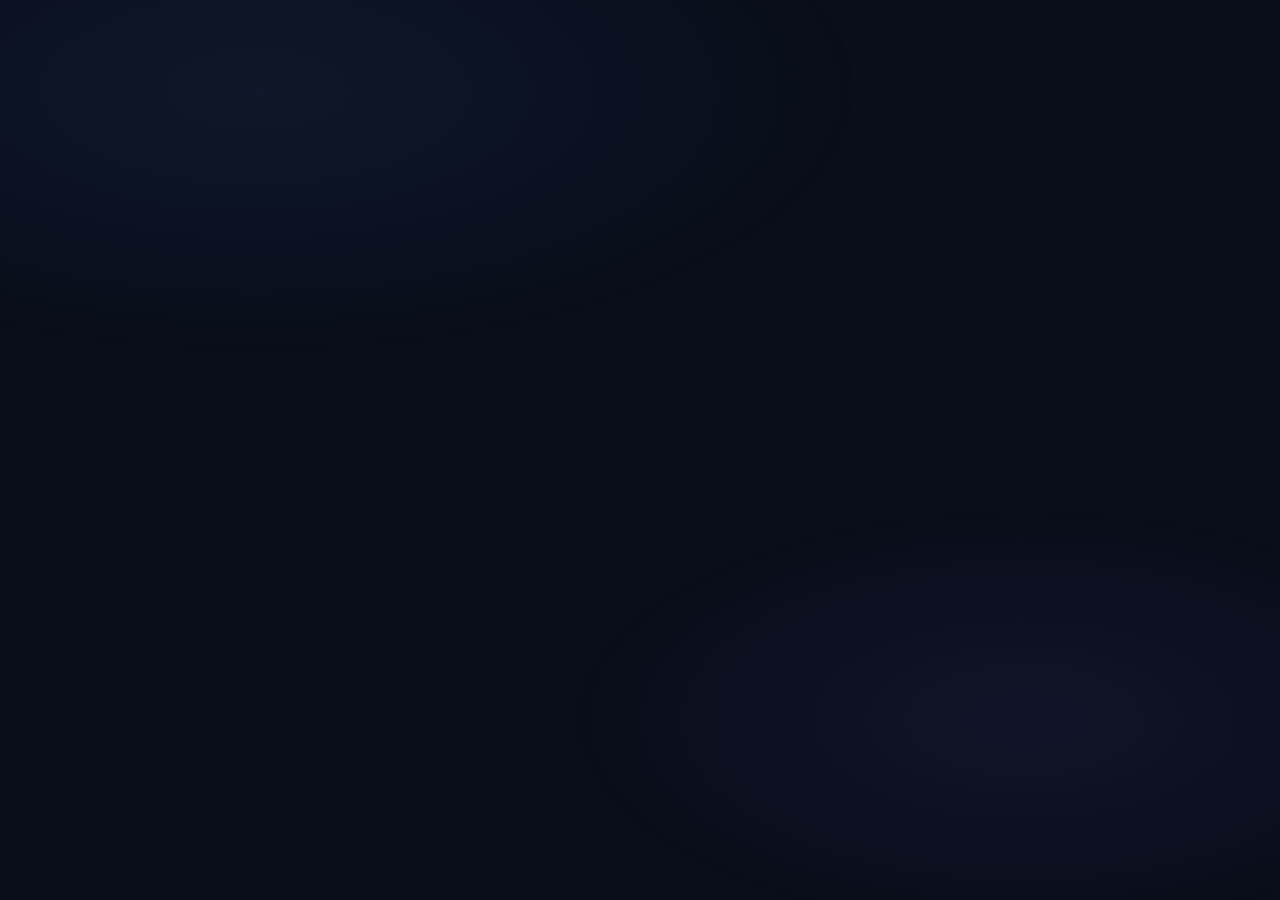
==== frontend/index.html @ 3bac1530 "feat: implement full architecture including API handlers, MinIO storage, Redis job queue, and worker" ====
<!DOCTYPE html>
<html lang="es">
<head>
  <meta charset="UTF-8" />
  <meta name="viewport" content="width=device-width, initial-scale=1.0" />
  <title>OKF Platform — Conversión Documental a Bundles de Conocimiento</title>
  <meta name="description" content="Plataforma multiusuario para convertir documentos a bundles OKF (Open Knowledge Format). Backend en Go, procesamiento asíncrono con workers." />
  <meta name="theme-color" content="#0a0e1a" />
  <link rel="icon" href="data:image/svg+xml,<svg xmlns='http://www.w3.org/2000/svg' viewBox='0 0 100 100'><text y='.9em' font-size='90'>📦</text></svg>" />
  <link rel="stylesheet" href="css/style.css" />
</head>
<body>
<div class="app">

  <!-- ══════ NAVBAR ══════════════════════════════════════════════════════════ -->
  <nav class="navbar" id="navbar" style="display:none">
    <a href="#" class="navbar-brand">
      <div class="logo-icon">📦</div>
      OKF Platform
    </a>
    <div class="navbar-user">
      Hola, <span class="navbar-username" id="navbar-username"></span>
      <button class="btn-logout" id="btn-logout">Cerrar sesión</button>
    </div>
  </nav>

  <!-- ══════ PÁGINA: AUTENTICACIÓN ══════════════════════════════════════════ -->
  <div class="page" id="page-auth">
    <div class="auth-container">
      <div class="auth-card">

        <!-- Logo -->
        <div class="auth-logo">
          <div class="auth-logo-icon">📦</div>
          <h1>OKF Platform</h1>
          <p>Conversión documental a bundles de conocimiento</p>
        </div>

        <!-- Tabs -->
        <div class="auth-tabs">
          <button class="auth-tab active" data-tab="login">Iniciar sesión</button>
          <button class="auth-tab" data-tab="register">Crear cuenta</button>
        </div>

        <!-- Form: Login -->
        <form class="auth-form active" id="form-login" style="display:block">
          <div id="login-error" class="form-error"></div>

          <div class="form-group">
            <label class="form-label" for="login-email">Email</label>
            <input class="form-input" type="email" id="login-email"
                   placeholder="tu@email.com" required autocomplete="email" />
          </div>

          <div class="form-group">
            <label class="form-label" for="login-password">Contraseña</label>
            <input class="form-input" type="password" id="login-password"
                   placeholder="••••••••" required autocomplete="current-password" />
          </div>

          <button class="btn btn-primary btn-full" type="submit" id="btn-login">
            Iniciar sesión
          </button>
        </form>

        <!-- Form: Registro -->
        <form class="auth-form" id="form-register" style="display:none">
          <div id="register-error" class="form-error"></div>

          <div class="form-group">
            <label class="form-label" for="reg-username">Nombre de usuario</label>
            <input class="form-input" type="text" id="reg-username"
                   placeholder="juandavid" required minlength="3" maxlength="50"
                   autocomplete="username" />
          </div>

          <div class="form-group">
            <label class="form-label" for="reg-email">Email</label>
            <input class="form-input" type="email" id="reg-email"
                   placeholder="tu@email.com" required autocomplete="email" />
          </div>

          <div class="form-group">
            <label class="form-label" for="reg-password">Contraseña</label>
            <input class="form-input" type="password" id="reg-password"
                   placeholder="Mínimo 8 caracteres" required minlength="8"
                   autocomplete="new-password" />
          </div>

          <button class="btn btn-primary btn-full" type="submit" id="btn-register">
            Crear cuenta
          </button>
        </form>

      </div>
    </div>
  </div><!-- /page-auth -->

  <!-- ══════ PÁGINA: DASHBOARD ═══════════════════════════════════════════════ -->
  <div class="page" id="page-dashboard">
    <div class="dashboard">

      <!-- Header -->
      <div class="dashboard-header">
        <div>
          <h2>📦 Mis Bundles OKF</h2>
          <p>Convierte documentos en bundles de conocimiento estructurados</p>
        </div>
        <button class="btn btn-secondary" id="btn-refresh">🔄 Actualizar</button>
      </div>

      <!-- Stats -->
      <div class="stats-grid">
        <div class="stat-card">
          <div class="stat-label">Total trabajos</div>
          <div class="stat-value" id="stat-total">0</div>
        </div>
        <div class="stat-card">
          <div class="stat-label">Completados</div>
          <div class="stat-value success" id="stat-completed">0</div>
        </div>
        <div class="stat-card">
          <div class="stat-label">En proceso</div>
          <div class="stat-value pending" id="stat-pending">0</div>
        </div>
        <div class="stat-card">
          <div class="stat-label">Fallidos</div>
          <div class="stat-value error" id="stat-failed">0</div>
        </div>
      </div>

      <!-- Upload Zone -->
      <div class="upload-zone" id="upload-zone">
        <span class="upload-icon">📤</span>
        <h3>Arrastra tu documento aquí o haz clic para seleccionar</h3>
        <p>El documento se procesará de forma asíncrona. Recibirás un ID de trabajo de inmediato.</p>
        <div class="upload-formats">
          <span class="format-badge">.md</span>
          <span class="format-badge">.html</span>
          <span class="format-badge">.txt</span>
        </div>
        <input type="file" id="file-input" accept=".md,.markdown,.html,.htm,.txt" />
      </div>

      <!-- Upload Progress -->
      <div class="upload-progress" id="upload-progress">
        <div class="progress-header">
          <span class="progress-label" id="progress-label">Subiendo...</span>
          <span class="progress-job-id" id="progress-job-id"></span>
        </div>
        <div class="progress-bar-container">
          <div class="progress-bar" id="progress-bar"></div>
        </div>
      </div>

      <!-- Jobs List -->
      <div class="section-header">
        <span class="section-title">Trabajos de conversión</span>
      </div>
      <div class="jobs-list" id="jobs-list">
        <div class="empty-state">
          <div class="empty-state-icon">📭</div>
          <h3>No hay trabajos aún</h3>
          <p>Sube tu primer documento para comenzar</p>
        </div>
      </div>

    </div>
  </div><!-- /page-dashboard -->

</div><!-- /app -->

<!-- Toast Container -->
<div class="toast-container" id="toast-container"></div>

<!-- Estilos inline para tabs alternadas -->
<style>
  .auth-form { display: none; }
  .auth-form.active { display: block; }
</style>

<script src="js/app.js"></script>
</body>
</html>
---- frontend/css/style.css ----
/* ══════════════════════════════════════════════════════════════════════════
   OKF Platform — Design System
   ISIS4426 Desarrollo de Soluciones Cloud
   ══════════════════════════════════════════════════════════════════════════ */

@import url('https://fonts.googleapis.com/css2?family=Inter:wght@300;400;500;600;700;800&family=JetBrains+Mono:wght@400;500&display=swap');

/* ─── Tokens ─────────────────────────────────────────────────────────────── */
:root {
  --bg-primary:    #0a0e1a;
  --bg-secondary:  #0f1628;
  --bg-card:       #131d35;
  --bg-card-hover: #182040;
  --bg-input:      #0d1526;

  --accent-primary:   #4f8ef7;
  --accent-secondary: #7c5cf7;
  --accent-success:   #22d3a5;
  --accent-warning:   #f7c948;
  --accent-error:     #f75c5c;
  --accent-glow:      rgba(79, 142, 247, 0.25);

  --text-primary:   #e8edf8;
  --text-secondary: #8896b0;
  --text-muted:     #4a5568;

  --border-color:  rgba(79, 142, 247, 0.15);
  --border-radius: 12px;
  --border-radius-sm: 8px;
  --border-radius-lg: 20px;

  --shadow-glow: 0 0 30px rgba(79, 142, 247, 0.15);
  --shadow-card: 0 8px 32px rgba(0, 0, 0, 0.4);
  --shadow-input: 0 0 0 2px rgba(79, 142, 247, 0.3);

  --font-sans: 'Inter', system-ui, sans-serif;
  --font-mono: 'JetBrains Mono', monospace;

  --transition: 0.2s cubic-bezier(0.4, 0, 0.2, 1);
  --transition-slow: 0.4s cubic-bezier(0.4, 0, 0.2, 1);
}

/* ─── Reset ──────────────────────────────────────────────────────────────── */
*, *::before, *::after { box-sizing: border-box; margin: 0; padding: 0; }

html { scroll-behavior: smooth; }

body {
  font-family: var(--font-sans);
  background: var(--bg-primary);
  color: var(--text-primary);
  min-height: 100vh;
  line-height: 1.6;
  -webkit-font-smoothing: antialiased;
  overflow-x: hidden;
}

/* ─── Fondo animado ──────────────────────────────────────────────────────── */
body::before {
  content: '';
  position: fixed;
  top: 0; left: 0; right: 0; bottom: 0;
  background:
    radial-gradient(ellipse 80% 50% at 20% 10%, rgba(79,142,247,0.07) 0%, transparent 60%),
    radial-gradient(ellipse 60% 40% at 80% 80%, rgba(124,92,247,0.07) 0%, transparent 60%);
  pointer-events: none;
  z-index: 0;
}

/* ─── Scrollbar ──────────────────────────────────────────────────────────── */
::-webkit-scrollbar { width: 6px; }
::-webkit-scrollbar-track { background: var(--bg-primary); }
::-webkit-scrollbar-thumb { background: var(--border-color); border-radius: 3px; }

/* ─── Layout ─────────────────────────────────────────────────────────────── */
.app { position: relative; z-index: 1; min-height: 100vh; }

/* ─── Navbar ─────────────────────────────────────────────────────────────── */
.navbar {
  position: sticky; top: 0; z-index: 100;
  display: flex; align-items: center; justify-content: space-between;
  padding: 0 2rem; height: 64px;
  background: rgba(10, 14, 26, 0.85);
  backdrop-filter: blur(20px);
  border-bottom: 1px solid var(--border-color);
}

.navbar-brand {
  display: flex; align-items: center; gap: 10px;
  font-size: 1.2rem; font-weight: 700; letter-spacing: -0.3px;
  text-decoration: none; color: var(--text-primary);
}

.navbar-brand .logo-icon {
  width: 32px; height: 32px;
  background: linear-gradient(135deg, var(--accent-primary), var(--accent-secondary));
  border-radius: 8px;
  display: flex; align-items: center; justify-content: center;
  font-size: 16px;
}

.navbar-user {
  display: flex; align-items: center; gap: 12px;
  font-size: 0.875rem; color: var(--text-secondary);
}

.navbar-username {
  color: var(--accent-primary); font-weight: 500;
}

/* ─── Páginas ────────────────────────────────────────────────────────────── */
.page {
  display: none;
  animation: fadeIn 0.4s ease;
}
.page.active { display: block; }

@keyframes fadeIn {
  from { opacity: 0; transform: translateY(8px); }
  to   { opacity: 1; transform: translateY(0); }
}

/* ─── Auth page ──────────────────────────────────────────────────────────── */
.auth-container {
  min-height: 100vh;
  display: flex; align-items: center; justify-content: center;
  padding: 2rem;
}

.auth-card {
  width: 100%; max-width: 440px;
  background: var(--bg-card);
  border: 1px solid var(--border-color);
  border-radius: var(--border-radius-lg);
  padding: 2.5rem;
  box-shadow: var(--shadow-card), var(--shadow-glow);
}

.auth-logo {
  text-align: center; margin-bottom: 2rem;
}

.auth-logo-icon {
  width: 60px; height: 60px; margin: 0 auto 1rem;
  background: linear-gradient(135deg, var(--accent-primary), var(--accent-secondary));
  border-radius: 16px;
  display: flex; align-items: center; justify-content: center;
  font-size: 28px;
  box-shadow: 0 8px 24px rgba(79,142,247,0.3);
}

.auth-logo h1 {
  font-size: 1.5rem; font-weight: 700;
  background: linear-gradient(135deg, var(--text-primary), var(--accent-primary));
  -webkit-background-clip: text; -webkit-text-fill-color: transparent;
  background-clip: text;
}

.auth-logo p {
  font-size: 0.875rem; color: var(--text-secondary); margin-top: 4px;
}

.auth-tabs {
  display: flex; margin-bottom: 2rem;
  background: var(--bg-input);
  border-radius: var(--border-radius-sm);
  padding: 4px; gap: 4px;
}

.auth-tab {
  flex: 1; padding: 0.5rem;
  border: none; background: transparent;
  color: var(--text-secondary); font-size: 0.875rem; font-weight: 500;
  border-radius: 6px; cursor: pointer;
  transition: all var(--transition);
}

.auth-tab.active {
  background: var(--accent-primary);
  color: white;
  box-shadow: 0 2px 8px rgba(79,142,247,0.4);
}

/* ─── Forms ──────────────────────────────────────────────────────────────── */
.form-group { margin-bottom: 1.25rem; }

.form-label {
  display: block; font-size: 0.8rem; font-weight: 500;
  color: var(--text-secondary); margin-bottom: 6px;
  letter-spacing: 0.5px; text-transform: uppercase;
}

.form-input {
  width: 100%; padding: 0.75rem 1rem;
  background: var(--bg-input);
  border: 1px solid var(--border-color);
  border-radius: var(--border-radius-sm);
  color: var(--text-primary); font-size: 0.95rem;
  font-family: var(--font-sans);
  transition: all var(--transition);
  outline: none;
}

.form-input:focus {
  border-color: var(--accent-primary);
  box-shadow: var(--shadow-input);
  background: var(--bg-card);
}

.form-input::placeholder { color: var(--text-muted); }

/* ─── Buttons ────────────────────────────────────────────────────────────── */
.btn {
  display: inline-flex; align-items: center; justify-content: center;
  gap: 8px; padding: 0.75rem 1.5rem;
  border: none; border-radius: var(--border-radius-sm);
  font-size: 0.95rem; font-weight: 600; font-family: var(--font-sans);
  cursor: pointer; transition: all var(--transition);
  text-decoration: none; white-space: nowrap;
}

.btn-primary {
  background: linear-gradient(135deg, var(--accent-primary), var(--accent-secondary));
  color: white;
  box-shadow: 0 4px 16px rgba(79,142,247,0.3);
}

.btn-primary:hover {
  transform: translateY(-1px);
  box-shadow: 0 6px 24px rgba(79,142,247,0.45);
}

.btn-primary:active { transform: translateY(0); }

.btn-secondary {
  background: var(--bg-card);
  color: var(--text-secondary);
  border: 1px solid var(--border-color);
}

.btn-secondary:hover {
  background: var(--bg-card-hover);
  color: var(--text-primary);
  border-color: var(--accent-primary);
}

.btn-success {
  background: linear-gradient(135deg, var(--accent-success), #16a07a);
  color: white;
  box-shadow: 0 4px 16px rgba(34,211,165,0.3);
}

.btn-success:hover { transform: translateY(-1px); box-shadow: 0 6px 24px rgba(34,211,165,0.4); }

.btn-danger {
  background: linear-gradient(135deg, var(--accent-error), #c94040);
  color: white;
}

.btn-icon { padding: 0.6rem; border-radius: var(--border-radius-sm); }

.btn-full { width: 100%; }

.btn:disabled {
  opacity: 0.5; cursor: not-allowed; transform: none !important;
}

/* ─── Dashboard ──────────────────────────────────────────────────────────── */
.dashboard {
  max-width: 1100px; margin: 0 auto;
  padding: 2rem 1.5rem;
}

.dashboard-header {
  display: flex; align-items: flex-start; justify-content: space-between;
  margin-bottom: 2rem; gap: 1rem; flex-wrap: wrap;
}

.dashboard-header h2 {
  font-size: 1.75rem; font-weight: 700;
  background: linear-gradient(135deg, var(--text-primary), var(--accent-primary));
  -webkit-background-clip: text; -webkit-text-fill-color: transparent;
  background-clip: text;
}

.dashboard-header p { color: var(--text-secondary); font-size: 0.9rem; margin-top: 4px; }

/* ─── Upload Zone ────────────────────────────────────────────────────────── */
.upload-zone {
  background: var(--bg-card);
  border: 2px dashed var(--border-color);
  border-radius: var(--border-radius-lg);
  padding: 3rem 2rem; text-align: center;
  margin-bottom: 2rem;
  transition: all var(--transition);
  cursor: pointer;
  position: relative; overflow: hidden;
}

.upload-zone::before {
  content: '';
  position: absolute; inset: 0;
  background: linear-gradient(135deg, rgba(79,142,247,0.03), rgba(124,92,247,0.03));
  opacity: 0; transition: opacity var(--transition);
}

.upload-zone:hover, .upload-zone.dragover {
  border-color: var(--accent-primary);
  background: var(--bg-card-hover);
  box-shadow: var(--shadow-glow);
}

.upload-zone:hover::before, .upload-zone.dragover::before { opacity: 1; }

.upload-icon {
  font-size: 3rem; margin-bottom: 1rem;
  display: block;
  animation: float 3s ease-in-out infinite;
}

@keyframes float {
  0%, 100% { transform: translateY(0); }
  50%       { transform: translateY(-8px); }
}

.upload-zone h3 { font-size: 1.1rem; font-weight: 600; margin-bottom: 0.5rem; }
.upload-zone p  { color: var(--text-secondary); font-size: 0.875rem; }

.upload-formats {
  display: flex; gap: 8px; justify-content: center; margin-top: 1rem; flex-wrap: wrap;
}

.format-badge {
  padding: 3px 10px;
  background: var(--bg-input);
  border: 1px solid var(--border-color);
  border-radius: 20px;
  font-size: 0.75rem; font-weight: 500;
  color: var(--accent-primary);
  font-family: var(--font-mono);
}

#file-input { display: none; }

/* ─── Upload progress ────────────────────────────────────────────────────── */
.upload-progress {
  display: none;
  background: var(--bg-card);
  border: 1px solid var(--border-color);
  border-radius: var(--border-radius);
  padding: 1.5rem;
  margin-bottom: 2rem;
}

.upload-progress.visible { display: block; }

.progress-header {
  display: flex; align-items: center; justify-content: space-between;
  margin-bottom: 1rem;
}

.progress-label { font-size: 0.9rem; font-weight: 500; }
.progress-job-id { font-family: var(--font-mono); font-size: 0.75rem; color: var(--text-secondary); }

.progress-bar-container {
  height: 6px; background: var(--bg-input); border-radius: 3px; overflow: hidden;
}

.progress-bar {
  height: 100%; width: 0;
  background: linear-gradient(90deg, var(--accent-primary), var(--accent-secondary));
  border-radius: 3px;
  transition: width 0.3s ease;
  animation: shimmer 2s infinite;
}

@keyframes shimmer {
  0%   { background-position: -200% center; }
  100% { background-position: 200% center; }
}

/* ─── Stats ──────────────────────────────────────────────────────────────── */
.stats-grid {
  display: grid; grid-template-columns: repeat(auto-fit, minmax(200px, 1fr));
  gap: 1rem; margin-bottom: 2rem;
}

.stat-card {
  background: var(--bg-card);
  border: 1px solid var(--border-color);
  border-radius: var(--border-radius);
  padding: 1.25rem 1.5rem;
  transition: all var(--transition);
}

.stat-card:hover {
  border-color: var(--accent-primary);
  box-shadow: var(--shadow-glow);
  transform: translateY(-2px);
}

.stat-label { font-size: 0.75rem; text-transform: uppercase; letter-spacing: 0.8px; color: var(--text-secondary); margin-bottom: 4px; }
.stat-value { font-size: 2rem; font-weight: 700; color: var(--text-primary); }
.stat-value.success { color: var(--accent-success); }
.stat-value.pending { color: var(--accent-warning); }
.stat-value.error   { color: var(--accent-error); }

/* ─── Jobs list ──────────────────────────────────────────────────────────── */
.section-header {
  display: flex; align-items: center; justify-content: space-between;
  margin-bottom: 1rem;
}

.section-title { font-size: 1.1rem; font-weight: 600; }

.jobs-list { display: flex; flex-direction: column; gap: 0.75rem; }

.job-card {
  background: var(--bg-card);
  border: 1px solid var(--border-color);
  border-radius: var(--border-radius);
  padding: 1.25rem 1.5rem;
  display: flex; align-items: center; gap: 1rem;
  transition: all var(--transition);
  cursor: default;
}

.job-card:hover {
  border-color: rgba(79,142,247,0.3);
  background: var(--bg-card-hover);
  transform: translateX(2px);
}

.job-icon {
  width: 44px; height: 44px; border-radius: 10px; flex-shrink: 0;
  display: flex; align-items: center; justify-content: center;
  font-size: 20px;
}

.job-icon.status-pending    { background: rgba(247,201,72,0.15); }
.job-icon.status-processing { background: rgba(79,142,247,0.15); }
.job-icon.status-completed  { background: rgba(34,211,165,0.15); }
.job-icon.status-failed     { background: rgba(247,92,92,0.15); }

.job-info { flex: 1; min-width: 0; }
.job-filename {
  font-weight: 500; white-space: nowrap; overflow: hidden; text-overflow: ellipsis;
  margin-bottom: 2px;
}
.job-meta { font-size: 0.8rem; color: var(--text-secondary); }
.job-meta span { margin-right: 0.75rem; }

.job-status-badge {
  padding: 4px 10px; border-radius: 20px; font-size: 0.75rem; font-weight: 600;
  text-transform: uppercase; letter-spacing: 0.5px; flex-shrink: 0;
}

.badge-pending    { background: rgba(247,201,72,0.15); color: var(--accent-warning); border: 1px solid rgba(247,201,72,0.3); }
.badge-processing { background: rgba(79,142,247,0.15); color: var(--accent-primary); border: 1px solid rgba(79,142,247,0.3); }
.badge-completed  { background: rgba(34,211,165,0.15); color: var(--accent-success); border: 1px solid rgba(34,211,165,0.3); }
.badge-failed     { background: rgba(247,92,92,0.15);  color: var(--accent-error);   border: 1px solid rgba(247,92,92,0.3); }

.job-actions { display: flex; gap: 8px; flex-shrink: 0; }

/* ─── Processing indicator ───────────────────────────────────────────────── */
.processing-dot {
  display: inline-block; width: 8px; height: 8px;
  background: var(--accent-primary); border-radius: 50%;
  animation: pulse 1.5s ease-in-out infinite;
  margin-right: 6px;
}

@keyframes pulse {
  0%, 100% { opacity: 1; transform: scale(1); }
  50%       { opacity: 0.4; transform: scale(0.8); }
}

/* ─── Empty state ────────────────────────────────────────────────────────── */
.empty-state {
  text-align: center; padding: 4rem 2rem;
  background: var(--bg-card); border: 1px solid var(--border-color);
  border-radius: var(--border-radius-lg);
}

.empty-state-icon { font-size: 3rem; margin-bottom: 1rem; opacity: 0.4; }
.empty-state h3   { font-size: 1.1rem; color: var(--text-secondary); margin-bottom: 0.5rem; }
.empty-state p    { font-size: 0.875rem; color: var(--text-muted); }

/* ─── Toast / Notifications ──────────────────────────────────────────────── */
.toast-container {
  position: fixed; bottom: 2rem; right: 2rem;
  display: flex; flex-direction: column; gap: 0.75rem;
  z-index: 9999; pointer-events: none;
}

.toast {
  display: flex; align-items: flex-start; gap: 12px;
  padding: 1rem 1.25rem;
  background: var(--bg-card);
  border: 1px solid var(--border-color);
  border-radius: var(--border-radius);
  box-shadow: var(--shadow-card);
  min-width: 300px; max-width: 420px;
  pointer-events: auto;
  animation: slideIn 0.3s ease;
}

@keyframes slideIn {
  from { opacity: 0; transform: translateX(100%); }
  to   { opacity: 1; transform: translateX(0); }
}

.toast.removing { animation: slideOut 0.3s ease forwards; }

@keyframes slideOut {
  to { opacity: 0; transform: translateX(100%); }
}

.toast-icon { font-size: 1.1rem; flex-shrink: 0; margin-top: 1px; }
.toast-content { flex: 1; }
.toast-title   { font-weight: 600; font-size: 0.9rem; }
.toast-message { font-size: 0.8rem; color: var(--text-secondary); margin-top: 2px; }

.toast-success { border-left: 3px solid var(--accent-success); }
.toast-error   { border-left: 3px solid var(--accent-error); }
.toast-info    { border-left: 3px solid var(--accent-primary); }
.toast-warning { border-left: 3px solid var(--accent-warning); }

/* ─── Spinner ────────────────────────────────────────────────────────────── */
.spinner {
  display: inline-block;
  width: 16px; height: 16px;
  border: 2px solid rgba(255,255,255,0.3);
  border-top-color: white;
  border-radius: 50%;
  animation: spin 0.7s linear infinite;
}

@keyframes spin { to { transform: rotate(360deg); } }

/* ─── Error message en form ──────────────────────────────────────────────── */
.form-error {
  display: none; padding: 0.75rem 1rem;
  background: rgba(247,92,92,0.1);
  border: 1px solid rgba(247,92,92,0.3);
  border-radius: var(--border-radius-sm);
  color: var(--accent-error); font-size: 0.875rem;
  margin-bottom: 1rem;
}

.form-error.visible { display: block; }

/* ─── Logout ─────────────────────────────────────────────────────────────── */
.btn-logout {
  background: transparent; border: 1px solid var(--border-color);
  color: var(--text-secondary); font-size: 0.8rem;
  padding: 5px 12px; border-radius: 6px; cursor: pointer;
  transition: all var(--transition);
}

.btn-logout:hover { border-color: var(--accent-error); color: var(--accent-error); }

/* ─── Responsive ─────────────────────────────────────────────────────────── */
@media (max-width: 640px) {
  .navbar    { padding: 0 1rem; }
  .dashboard { padding: 1.5rem 1rem; }
  .auth-card { padding: 2rem 1.5rem; }
  .stats-grid { grid-template-columns: repeat(2, 1fr); }
  .job-card   { flex-wrap: wrap; }
  .toast-container { bottom: 1rem; right: 1rem; left: 1rem; }
  .toast { min-width: unset; max-width: unset; }
}
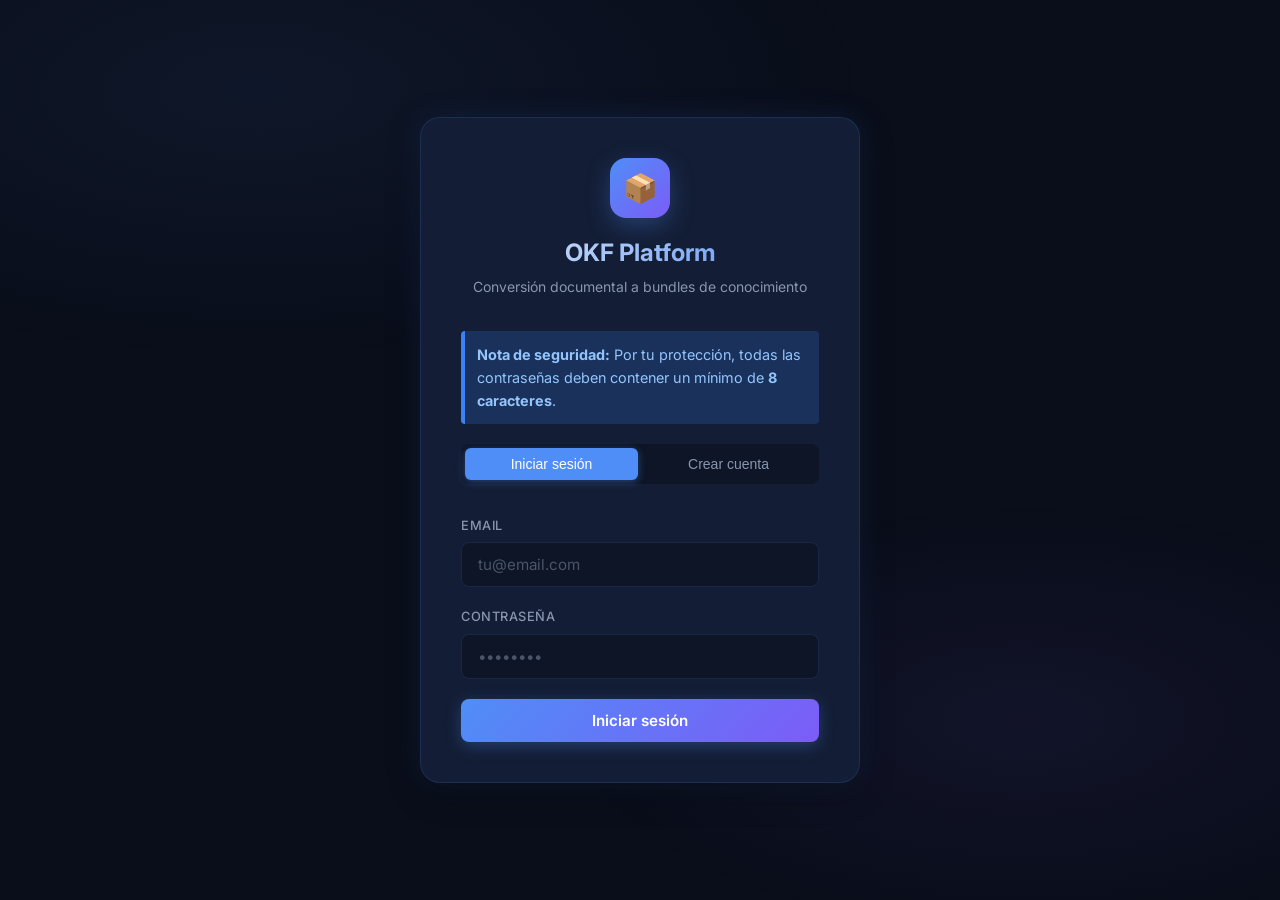
==== commit e0ab3458: "feat: add cloud computing introduction and service models documentation feat: update Dockerfile to u" ====
--- a/frontend/index.html
+++ b/frontend/index.html
@@ -36,6 +36,10 @@
           <p>Conversión documental a bundles de conocimiento</p>
         </div>
 
+        <div style="background-color: #3b82f633; border-left: 4px solid #3b82f6; padding: 12px; margin-bottom: 20px; border-radius: 4px; font-size: 0.9em; color: #93c5fd; text-align: left;">
+          <strong>Nota de seguridad:</strong> Por tu protección, todas las contraseñas deben contener un mínimo de <strong>8 caracteres</strong>.
+        </div>
+
         <!-- Tabs -->
         <div class="auth-tabs">
           <button class="auth-tab active" data-tab="login">Iniciar sesión</button>
@@ -43,7 +47,7 @@
         </div>
 
         <!-- Form: Login -->
-        <form class="auth-form active" id="form-login" style="display:block">
+        <form class="auth-form active" id="form-login">
           <div id="login-error" class="form-error"></div>
 
           <div class="form-group">
@@ -64,7 +68,9 @@
         </form>
 
         <!-- Form: Registro -->
-        <form class="auth-form" id="form-register" style="display:none">
+        <form class="auth-form" id="form-register">
+
+
           <div id="register-error" class="form-error"></div>
 
           <div class="form-group">
@@ -83,7 +89,7 @@
           <div class="form-group">
             <label class="form-label" for="reg-password">Contraseña</label>
             <input class="form-input" type="password" id="reg-password"
-                   placeholder="Mínimo 8 caracteres" required minlength="8"
+                   placeholder="Mínimo 8 caracteres" required
                    autocomplete="new-password" />
           </div>
 
@@ -138,8 +144,10 @@
           <span class="format-badge">.md</span>
           <span class="format-badge">.html</span>
           <span class="format-badge">.txt</span>
+          <span class="format-badge">.pdf</span>
+          <span class="format-badge">.docx</span>
         </div>
-        <input type="file" id="file-input" accept=".md,.markdown,.html,.htm,.txt" />
+        <input type="file" id="file-input" accept=".md,.markdown,.html,.htm,.txt,.pdf,.docx" />
       </div>
 
       <!-- Upload Progress -->
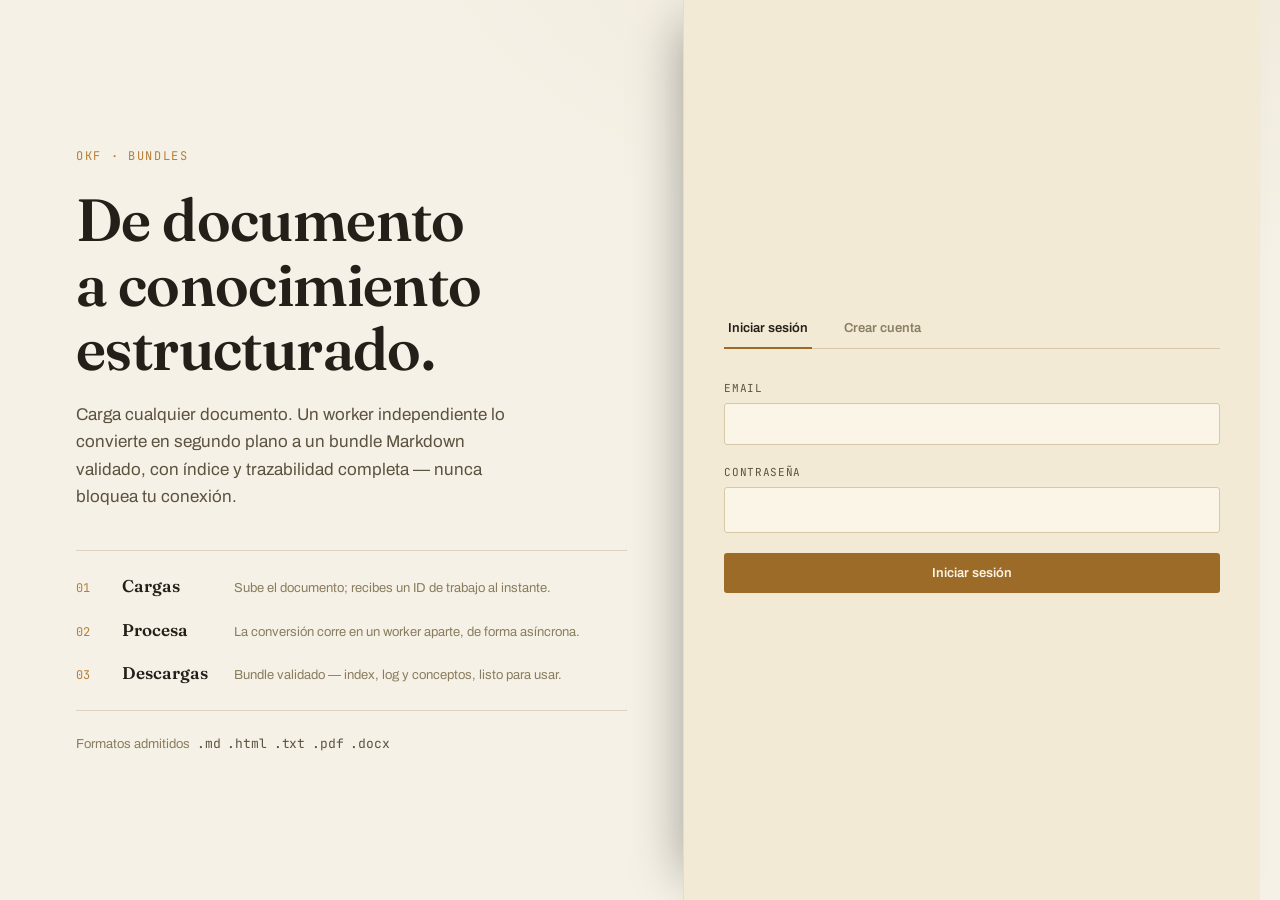
==== commit 04f5eaa3: "espereos ultmocs cmabios" ====
--- a/frontend/index.html
+++ b/frontend/index.html
@@ -3,190 +3,174 @@
 <head>
   <meta charset="UTF-8" />
   <meta name="viewport" content="width=device-width, initial-scale=1.0" />
-  <title>OKF Platform — Conversión Documental a Bundles de Conocimiento</title>
+  <title>OKF — Bundles de conocimiento</title>
   <meta name="description" content="Plataforma multiusuario para convertir documentos a bundles OKF (Open Knowledge Format). Backend en Go, procesamiento asíncrono con workers." />
-  <meta name="theme-color" content="#0a0e1a" />
-  <link rel="icon" href="data:image/svg+xml,<svg xmlns='http://www.w3.org/2000/svg' viewBox='0 0 100 100'><text y='.9em' font-size='90'>📦</text></svg>" />
-  <link rel="stylesheet" href="css/style.css" />
+  <meta name="theme-color" content="#f5f1e6" />
+  <link rel="icon" href="data:image/svg+xml,<svg xmlns='http://www.w3.org/2000/svg' viewBox='0 0 24 24'><rect width='24' height='24' rx='3' fill='%23e4dccb'/><path d='M6 7h12M6 12h12M6 17h7' stroke='%23241f19' stroke-width='2' stroke-linecap='round'/></svg>" />
+  <link rel="preconnect" href="https://fonts.googleapis.com" />
+  <link rel="preconnect" href="https://fonts.gstatic.com" crossorigin />
+  <link rel="stylesheet" href="https://fonts.googleapis.com/css2?family=Fraunces:opsz,wght@9..144,500;9..144,600;9..144,700&family=Archivo:wght@400;500;600;700&family=JetBrains+Mono:wght@400;500;600&display=swap" />
+  <!-- Bootstrap Icons: solo la fuente de iconos vía CDN, no el framework CSS de
+       Bootstrap — el sistema de diseño (color, tipografía, layout) sigue siendo el propio. -->
+  <link rel="stylesheet" href="https://cdn.jsdelivr.net/npm/bootstrap-icons@1.11.3/font/bootstrap-icons.min.css" />
+  <link rel="stylesheet" href="css/style.css?v=20260823-2" />
 </head>
 <body>
-<div class="app">
 
-  <!-- ══════ NAVBAR ══════════════════════════════════════════════════════════ -->
-  <nav class="navbar" id="navbar" style="display:none">
-    <a href="#" class="navbar-brand">
-      <div class="logo-icon">📦</div>
-      OKF Platform
-    </a>
-    <div class="navbar-user">
-      Hola, <span class="navbar-username" id="navbar-username"></span>
-      <button class="btn-logout" id="btn-logout">Cerrar sesión</button>
-    </div>
-  </nav>
+<div class="shell">
 
-  <!-- ══════ PÁGINA: AUTENTICACIÓN ══════════════════════════════════════════ -->
-  <div class="page" id="page-auth">
-    <div class="auth-container">
-      <div class="auth-card">
+  <!-- ══════════════════════════════════════ VISTA: AUTENTICACIÓN ══════ -->
+  <div class="view view-auth" id="view-auth">
+    <div class="auth-layout">
 
-        <!-- Logo -->
-        <div class="auth-logo">
-          <div class="auth-logo-icon">📦</div>
-          <h1>OKF Platform</h1>
-          <p>Conversión documental a bundles de conocimiento</p>
+      <aside class="auth-intro">
+        <p class="brandmark">OKF · Bundles</p>
+        <h1 class="auth-headline">De documento<br />a conocimiento<br />estructurado.</h1>
+        <p class="auth-copy">Carga cualquier documento. Un worker independiente lo convierte en segundo plano a un bundle Markdown validado, con índice y trazabilidad completa — nunca bloquea tu conexión.</p>
+
+        <ol class="pipeline">
+          <li><span class="pipeline-n">01</span><span class="pipeline-t">Cargas</span><span class="pipeline-d">Sube el documento; recibes un ID de trabajo al instante.</span></li>
+          <li><span class="pipeline-n">02</span><span class="pipeline-t">Procesa</span><span class="pipeline-d">La conversión corre en un worker aparte, de forma asíncrona.</span></li>
+          <li><span class="pipeline-n">03</span><span class="pipeline-t">Descargas</span><span class="pipeline-d">Bundle validado — index, log y conceptos, listo para usar.</span></li>
+        </ol>
+
+        <p class="formats-line">Formatos admitidos&ensp;<span class="mono">.md&ensp;.html&ensp;.txt&ensp;.pdf&ensp;.docx</span></p>
+      </aside>
+
+      <div class="auth-panel">
+        <div class="tabs" role="tablist">
+          <button class="tab active" data-tab="login" role="tab" aria-selected="true" aria-controls="form-login">Iniciar sesión</button>
+          <button class="tab" data-tab="register" role="tab" aria-selected="false" aria-controls="form-register">Crear cuenta</button>
         </div>
 
-        <div style="background-color: #3b82f633; border-left: 4px solid #3b82f6; padding: 12px; margin-bottom: 20px; border-radius: 4px; font-size: 0.9em; color: #93c5fd; text-align: left;">
-          <strong>Nota de seguridad:</strong> Por tu protección, todas las contraseñas deben contener un mínimo de <strong>8 caracteres</strong>.
-        </div>
+        <form class="auth-form active" id="form-login" novalidate>
+          <p class="form-alert" id="login-error" role="alert" hidden></p>
 
-        <!-- Tabs -->
-        <div class="auth-tabs">
-          <button class="auth-tab active" data-tab="login">Iniciar sesión</button>
-          <button class="auth-tab" data-tab="register">Crear cuenta</button>
-        </div>
-
-        <!-- Form: Login -->
-        <form class="auth-form active" id="form-login">
-          <div id="login-error" class="form-error"></div>
-
-          <div class="form-group">
-            <label class="form-label" for="login-email">Email</label>
-            <input class="form-input" type="email" id="login-email"
-                   placeholder="tu@email.com" required autocomplete="email" />
+          <div class="field">
+            <label for="login-email">Email</label>
+            <input class="field-input" type="email" id="login-email" required autocomplete="email" />
+          </div>
+          <div class="field">
+            <label for="login-password">Contraseña</label>
+            <input class="field-input mono" type="password" id="login-password" required autocomplete="current-password" />
           </div>
 
-          <div class="form-group">
-            <label class="form-label" for="login-password">Contraseña</label>
-            <input class="form-input" type="password" id="login-password"
-                   placeholder="••••••••" required autocomplete="current-password" />
+          <button class="btn btn-primary btn-block" type="submit" id="btn-login">Iniciar sesión</button>
+        </form>
+
+        <form class="auth-form" id="form-register" novalidate>
+          <p class="form-alert" id="register-error" role="alert" hidden></p>
+
+          <div class="field">
+            <label for="reg-username">Nombre de usuario</label>
+            <input class="field-input" type="text" id="reg-username" required minlength="3" maxlength="50" autocomplete="username" />
+          </div>
+          <div class="field">
+            <label for="reg-email">Email</label>
+            <input class="field-input" type="email" id="reg-email" required autocomplete="email" />
+          </div>
+          <div class="field">
+            <label for="reg-password">Contraseña</label>
+            <input class="field-input mono" type="password" id="reg-password" required autocomplete="new-password" aria-describedby="reg-password-hint" />
+            <p class="field-hint" id="reg-password-hint">Mínimo 8 caracteres.</p>
           </div>
 
-          <button class="btn btn-primary btn-full" type="submit" id="btn-login">
-            Iniciar sesión
-          </button>
+          <button class="btn btn-primary btn-block" type="submit" id="btn-register">Crear cuenta</button>
         </form>
-
-        <!-- Form: Registro -->
-        <form class="auth-form" id="form-register">
-
-
-          <div id="register-error" class="form-error"></div>
-
-          <div class="form-group">
-            <label class="form-label" for="reg-username">Nombre de usuario</label>
-            <input class="form-input" type="text" id="reg-username"
-                   placeholder="juandavid" required minlength="3" maxlength="50"
-                   autocomplete="username" />
-          </div>
-
-          <div class="form-group">
-            <label class="form-label" for="reg-email">Email</label>
-            <input class="form-input" type="email" id="reg-email"
-                   placeholder="tu@email.com" required autocomplete="email" />
-          </div>
-
-          <div class="form-group">
-            <label class="form-label" for="reg-password">Contraseña</label>
-            <input class="form-input" type="password" id="reg-password"
-                   placeholder="Mínimo 8 caracteres" required
-                   autocomplete="new-password" />
-          </div>
-
-          <button class="btn btn-primary btn-full" type="submit" id="btn-register">
-            Crear cuenta
-          </button>
-        </form>
-
-      </div>
-    </div>
-  </div><!-- /page-auth -->
-
-  <!-- ══════ PÁGINA: DASHBOARD ═══════════════════════════════════════════════ -->
-  <div class="page" id="page-dashboard">
-    <div class="dashboard">
-
-      <!-- Header -->
-      <div class="dashboard-header">
-        <div>
-          <h2>📦 Mis Bundles OKF</h2>
-          <p>Convierte documentos en bundles de conocimiento estructurados</p>
-        </div>
-        <button class="btn btn-secondary" id="btn-refresh">🔄 Actualizar</button>
-      </div>
-
-      <!-- Stats -->
-      <div class="stats-grid">
-        <div class="stat-card">
-          <div class="stat-label">Total trabajos</div>
-          <div class="stat-value" id="stat-total">0</div>
-        </div>
-        <div class="stat-card">
-          <div class="stat-label">Completados</div>
-          <div class="stat-value success" id="stat-completed">0</div>
-        </div>
-        <div class="stat-card">
-          <div class="stat-label">En proceso</div>
-          <div class="stat-value pending" id="stat-pending">0</div>
-        </div>
-        <div class="stat-card">
-          <div class="stat-label">Fallidos</div>
-          <div class="stat-value error" id="stat-failed">0</div>
-        </div>
-      </div>
-
-      <!-- Upload Zone -->
-      <div class="upload-zone" id="upload-zone">
-        <span class="upload-icon">📤</span>
-        <h3>Arrastra tu documento aquí o haz clic para seleccionar</h3>
-        <p>El documento se procesará de forma asíncrona. Recibirás un ID de trabajo de inmediato.</p>
-        <div class="upload-formats">
-          <span class="format-badge">.md</span>
-          <span class="format-badge">.html</span>
-          <span class="format-badge">.txt</span>
-          <span class="format-badge">.pdf</span>
-          <span class="format-badge">.docx</span>
-        </div>
-        <input type="file" id="file-input" accept=".md,.markdown,.html,.htm,.txt,.pdf,.docx" />
-      </div>
-
-      <!-- Upload Progress -->
-      <div class="upload-progress" id="upload-progress">
-        <div class="progress-header">
-          <span class="progress-label" id="progress-label">Subiendo...</span>
-          <span class="progress-job-id" id="progress-job-id"></span>
-        </div>
-        <div class="progress-bar-container">
-          <div class="progress-bar" id="progress-bar"></div>
-        </div>
-      </div>
-
-      <!-- Jobs List -->
-      <div class="section-header">
-        <span class="section-title">Trabajos de conversión</span>
-      </div>
-      <div class="jobs-list" id="jobs-list">
-        <div class="empty-state">
-          <div class="empty-state-icon">📭</div>
-          <h3>No hay trabajos aún</h3>
-          <p>Sube tu primer documento para comenzar</p>
-        </div>
       </div>
 
     </div>
-  </div><!-- /page-dashboard -->
+  </div>
 
-</div><!-- /app -->
+  <!-- ══════════════════════════════════════ VISTA: APLICACIÓN ═════════ -->
+  <div class="view view-app" id="view-app" hidden>
 
-<!-- Toast Container -->
-<div class="toast-container" id="toast-container"></div>
+    <header class="masthead">
+      <div class="masthead-brand">
+        <svg class="brand-mark" viewBox="0 0 24 24" aria-hidden="true"><rect width="24" height="24" rx="4" fill="currentColor"/><path d="M6 7h12M6 12h12M6 17h7" stroke="var(--ink-900)" stroke-width="1.8" stroke-linecap="round"/></svg>
+        <span class="masthead-title">OKF <span class="masthead-title-sub">Bundles</span></span>
+      </div>
+      <div class="masthead-user">
+        <span class="user-tag" id="navbar-username"></span>
+        <button class="btn btn-ghost" id="btn-logout" type="button">
+          <i class="bi bi-box-arrow-right icon" aria-hidden="true"></i>
+          Cerrar sesión
+        </button>
+      </div>
+    </header>
 
-<!-- Estilos inline para tabs alternadas -->
-<style>
-  .auth-form { display: none; }
-  .auth-form.active { display: block; }
-</style>
+    <main class="workspace">
 
-<script src="js/app.js"></script>
+      <!-- ── Columna primaria: carga + lista ─────────────────────────── -->
+      <section class="col-primary" aria-label="Carga y lista de trabajos">
+
+        <div class="uploader" id="upload-zone" tabindex="0" role="button" aria-label="Cargar documento: arrastra un archivo o presiona para elegirlo">
+          <i class="bi bi-upload uploader-icon" aria-hidden="true"></i>
+          <p class="uploader-title">Arrastra un documento aquí, o haz clic para elegirlo</p>
+          <p class="uploader-copy">Se procesa en segundo plano — puedes cerrar esta pestaña sin perder el trabajo.</p>
+          <p class="uploader-formats mono">md&ensp;·&ensp;html&ensp;·&ensp;txt&ensp;·&ensp;pdf&ensp;·&ensp;docx&ensp;·&ensp;máx 50&nbsp;MB</p>
+          <input type="file" id="file-input" hidden accept=".md,.markdown,.html,.htm,.txt,.pdf,.docx" />
+        </div>
+        <p class="uploader-error" id="upload-error" role="alert" hidden></p>
+
+        <div class="upload-ticket" id="upload-progress" hidden>
+          <div class="upload-ticket-row">
+            <span class="upload-ticket-label" id="progress-label">Subiendo…</span>
+            <span class="upload-ticket-id mono" id="progress-job-id"></span>
+          </div>
+          <div class="upload-ticket-track"><div class="upload-ticket-bar" id="progress-bar"></div></div>
+        </div>
+
+        <div class="list-head">
+          <h2>Trabajos</h2>
+          <div class="list-stats mono" id="list-stats" aria-live="polite"></div>
+          <button class="btn btn-ghost btn-sm" id="btn-refresh" type="button">
+            <i class="bi bi-arrow-repeat icon" aria-hidden="true"></i>
+            Actualizar
+          </button>
+        </div>
+
+        <!-- estado: cargando -->
+        <div class="jobs-state" id="jobs-loading" hidden>
+          <div class="skeleton-row"></div>
+          <div class="skeleton-row"></div>
+          <div class="skeleton-row"></div>
+        </div>
+
+        <!-- estado: error de red -->
+        <div class="jobs-state jobs-state-error" id="jobs-network-error" hidden>
+          <i class="bi bi-plug icon icon-lg" aria-hidden="true"></i>
+          <p class="jobs-state-title">No se pudo conectar con el servidor</p>
+          <p class="jobs-state-copy">Verifica tu conexión. Reintentamos automáticamente, o puedes forzarlo ahora.</p>
+          <button class="btn btn-secondary btn-sm" id="btn-retry-connection" type="button">Reintentar</button>
+        </div>
+
+        <!-- estado: vacío -->
+        <div class="jobs-state" id="jobs-empty" hidden>
+          <i class="bi bi-inbox icon icon-lg" aria-hidden="true"></i>
+          <p class="jobs-state-title">Todavía no hay trabajos</p>
+          <p class="jobs-state-copy">Sube tu primer documento arriba para generar un bundle.</p>
+        </div>
+
+        <ul class="job-list" id="jobs-list"></ul>
+      </section>
+
+      <!-- ── Columna de detalle ───────────────────────────────────────── -->
+      <aside class="col-detail" id="col-detail" aria-label="Detalle del trabajo seleccionado">
+        <div class="detail-empty" id="detail-empty">
+          <i class="bi bi-file-earmark-text icon icon-lg" aria-hidden="true"></i>
+          <p>Selecciona un trabajo de la lista para ver su detalle.</p>
+        </div>
+        <div class="detail-panel" id="detail-panel" hidden></div>
+      </aside>
+
+    </main>
+  </div>
+
+</div><!-- /shell -->
+
+<div class="toast-region" id="toast-container" aria-live="polite"></div>
+
+<script src="js/app.js?v=20260823-2"></script>
 </body>
 </html>
--- a/frontend/css/style.css
+++ b/frontend/css/style.css
@@ -1,572 +1,786 @@
 /* ══════════════════════════════════════════════════════════════════════════
-   OKF Platform — Design System
+   OKF Bundles — Sistema de diseño
    ISIS4426 Desarrollo de Soluciones Cloud
+
+   Dirección: editorial / taller de imprenta. Superficie principal en tinta
+   cálida oscura (el "taller"); los excertos de contenido real — log, datos
+   técnicos — se muestran sobre insertos de "papel" claro con borde neto (la
+   "página"). Fraunces para voz de marca, Archivo para interfaz, JetBrains
+   Mono para todo dato técnico (IDs, nombres de archivo, timestamps, log).
+
+   Índice de secciones:
+     1. Variables (tokens)
+     2. Reset
+     3. Tipografía base
+     4. Layout de página (shell, vistas)
+     5. Vista de autenticación
+     6. Vista de aplicación (masthead, workspace)
+     7. Componentes: botones, campos, badges de estado
+     8. Zona de carga (uploader)
+     9. Lista de trabajos
+    10. Panel de detalle
+    11. Toasts
+    12. Estados vacíos / carga / error
+    13. Responsive
    ══════════════════════════════════════════════════════════════════════════ */
 
-@import url('https://fonts.googleapis.com/css2?family=Inter:wght@300;400;500;600;700;800&family=JetBrains+Mono:wght@400;500&display=swap');
-
-/* ─── Tokens ─────────────────────────────────────────────────────────────── */
+/* ─── 1. Variables ──────────────────────────────────────────────────────── */
+
 :root {
-  --bg-primary:    #0a0e1a;
-  --bg-secondary:  #0f1628;
-  --bg-card:       #131d35;
-  --bg-card-hover: #182040;
-  --bg-input:      #0d1526;
-
-  --accent-primary:   #4f8ef7;
-  --accent-secondary: #7c5cf7;
-  --accent-success:   #22d3a5;
-  --accent-warning:   #f7c948;
-  --accent-error:     #f75c5c;
-  --accent-glow:      rgba(79, 142, 247, 0.25);
-
-  --text-primary:   #e8edf8;
-  --text-secondary: #8896b0;
-  --text-muted:     #4a5568;
-
-  --border-color:  rgba(79, 142, 247, 0.15);
-  --border-radius: 12px;
-  --border-radius-sm: 8px;
-  --border-radius-lg: 20px;
-
-  --shadow-glow: 0 0 30px rgba(79, 142, 247, 0.15);
-  --shadow-card: 0 8px 32px rgba(0, 0, 0, 0.4);
-  --shadow-input: 0 0 0 2px rgba(79, 142, 247, 0.3);
-
-  --font-sans: 'Inter', system-ui, sans-serif;
-  --font-mono: 'JetBrains Mono', monospace;
-
-  --transition: 0.2s cubic-bezier(0.4, 0, 0.2, 1);
-  --transition-slow: 0.4s cubic-bezier(0.4, 0, 0.2, 1);
-}
-
-/* ─── Reset ──────────────────────────────────────────────────────────────── */
-*, *::before, *::after { box-sizing: border-box; margin: 0; padding: 0; }
-
-html { scroll-behavior: smooth; }
-
+  /* Superficies claras (cromo principal de la app). Los nombres --ink-* se
+     conservan tal cual del tema oscuro original: renombrarlos habría
+     forzado a tocar cada regla de componente que ya los consume, así que
+     el tema claro se logra únicamente redefiniendo estos valores. */
+  --ink-950: #e4dccb;
+  --ink-900: #f5f1e6;
+  --ink-850: #ffffff;
+  --ink-800: #faf7ee;
+  --ink-700: #ddd3ba;
+  --ink-600: #b9ad8c;
+  --ink-500: #948861;
+
+  /* Texto sobre superficie clara */
+  --text-on-ink: #241f19;
+  --text-on-ink-soft: #5c5240;
+  --text-on-ink-faint: #8a7d5f;
+
+  /* Superficies de papel (insertos de documento/log, panel de auth) —
+     una segunda superficie clara, un tono más cálida que la superficie
+     general, para que un inserto de "página" siga distinguiéndose del
+     resto de la interfaz aunque todo sea claro. */
+  --paper: #f2ead4;
+  --paper-raised: #faf5e7;
+  --paper-border: #d5c9a8;
+  --ink-on-paper: #241f19;
+  --ink-on-paper-soft: #5d5340;
+  --ink-on-paper-faint: #8a7e64;
+
+  /* Acentos de marca (2) — oscurecidos frente a la versión para tema
+     oscuro, para mantener contraste suficiente como texto/borde sobre
+     fondo claro. */
+  --brass: #9c6b28;
+  --brass-strong: #b47f35;
+  --brass-on: #fbf3e5;
+  --teal: #2f6b5c;
+  --teal-strong: #3d8571;
+  --teal-on: #eaf5f1;
+
+  /* Semántica de estado (separada de la marca), igualmente oscurecida */
+  --warn: #8f6c1a;
+  --warn-strong: #a9832a;
+  --warn-on: #fdf6e3;
+  --danger: #a03d2c;
+  --danger-strong: #bc4e3a;
+  --danger-on: #fbeae6;
+
+  /* Tipografía */
+  --font-display: 'Fraunces', Georgia, 'Times New Roman', serif;
+  --font-ui: 'Archivo', -apple-system, 'Segoe UI', sans-serif;
+  --font-mono: 'JetBrains Mono', ui-monospace, 'SFMono-Regular', Menlo, Consolas, monospace;
+
+  --fs-2xs: .6875rem;   /* 11   */
+  --fs-xs:  .75rem;     /* 12   */
+  --fs-sm:  .8125rem;   /* 13   */
+  --fs-base: .9375rem;  /* 15   */
+  --fs-md:  1.0625rem;  /* 17   */
+  --fs-lg:  1.375rem;   /* 22   */
+  --fs-xl:  1.75rem;    /* 28   */
+  --fs-2xl: 2.25rem;    /* 36   */
+  --fs-3xl: clamp(2.5rem, 3.4vw + 1rem, 3.75rem);
+
+  /* Escala de espaciado (base 4px) */
+  --sp-1: 4px;  --sp-2: 8px;  --sp-3: 12px; --sp-4: 16px; --sp-5: 20px;
+  --sp-6: 24px; --sp-7: 32px; --sp-8: 40px; --sp-9: 56px; --sp-10: 80px;
+
+  --radius-sm: 3px;
+  --radius-md: 5px;
+  --radius-lg: 9px;
+  --border-w: 1px;
+
+  --ease: cubic-bezier(.4, 0, .2, 1);
+  --dur: .16s;
+}
+
+/* ─── 2. Reset ──────────────────────────────────────────────────────────── */
+
+*, *::before, *::after { box-sizing: border-box; }
+html, body { height: 100%; }
 body {
-  font-family: var(--font-sans);
-  background: var(--bg-primary);
-  color: var(--text-primary);
-  min-height: 100vh;
+  margin: 0;
+  background: var(--ink-900);
+  color: var(--text-on-ink);
+  font-family: var(--font-ui);
+  -webkit-font-smoothing: antialiased;
+}
+h1, h2, h3, h4, p, ol, ul, figure { margin: 0; }
+ol, ul { padding: 0; list-style: none; }
+button, input {
+  font: inherit;
+  color: inherit;
+  background: none;
+  border: 0;
+}
+button { cursor: pointer; }
+button:disabled { cursor: not-allowed; }
+a { color: inherit; }
+svg { display: block; }
+[hidden] { display: none !important; }
+
+::selection { background: var(--brass); color: var(--brass-on); }
+
+/* Iconos: Bootstrap Icons vía CDN (<i class="bi bi-...">). El tamaño se
+   controla por font-size, no por width/height como en un <svg>; el color
+   se hereda de `color` como cualquier glifo de texto. */
+.icon {
+  display: inline-block;
+  line-height: 1;
+  vertical-align: -0.125em;
+}
+.icon-lg { font-size: 26px; }
+
+:focus-visible {
+  outline: 2px solid var(--brass-strong);
+  outline-offset: 2px;
+  border-radius: var(--radius-sm);
+}
+
+@media (prefers-reduced-motion: reduce) {
+  *, *::before, *::after { animation-duration: .001ms !important; transition-duration: .001ms !important; }
+}
+
+/* ─── 3. Tipografía base ────────────────────────────────────────────────── */
+
+.mono { font-family: var(--font-mono); font-variant-numeric: tabular-nums; letter-spacing: -.01em; }
+
+.brandmark {
+  font-family: var(--font-mono);
+  font-size: var(--fs-xs);
+  letter-spacing: .14em;
+  text-transform: uppercase;
+  color: var(--brass-strong);
+  margin: 0 0 var(--sp-6);
+}
+
+/* ─── 4. Layout de página ───────────────────────────────────────────────── */
+
+.shell { min-height: 100%; }
+.view { min-height: 100vh; }
+
+/* ─── 5. Vista de autenticación ─────────────────────────────────────────── */
+
+.view-auth {
+  background: var(--ink-900);
+  background-image:
+    radial-gradient(1200px 600px at 85% -10%, color-mix(in srgb, var(--brass) 7%, transparent), transparent 60%);
+  display: flex;
+  align-items: stretch;
+}
+.auth-layout {
+  display: grid;
+  grid-template-columns: 1.15fr 1fr;
+  width: 100%;
+  max-width: 1240px;
+  margin: 0 auto;
+}
+
+.auth-intro {
+  display: flex;
+  flex-direction: column;
+  justify-content: center;
+  padding: var(--sp-10) var(--sp-9);
+}
+.auth-headline {
+  font-family: var(--font-display);
+  font-weight: 600;
+  font-size: var(--fs-3xl);
+  line-height: 1.08;
+  letter-spacing: -.01em;
+  color: var(--text-on-ink);
+  text-wrap: balance;
+  margin-bottom: var(--sp-5);
+}
+.auth-copy {
+  font-size: var(--fs-md);
   line-height: 1.6;
-  -webkit-font-smoothing: antialiased;
-  overflow-x: hidden;
-}
-
-/* ─── Fondo animado ──────────────────────────────────────────────────────── */
-body::before {
-  content: '';
+  color: var(--text-on-ink-soft);
+  max-width: 46ch;
+  margin-bottom: var(--sp-8);
+}
+
+.pipeline {
+  display: flex;
+  flex-direction: column;
+  gap: var(--sp-5);
+  padding: var(--sp-6) 0;
+  border-top: var(--border-w) solid var(--ink-700);
+  border-bottom: var(--border-w) solid var(--ink-700);
+  margin-bottom: var(--sp-6);
+}
+.pipeline li {
+  display: grid;
+  grid-template-columns: 34px 100px 1fr;
+  align-items: baseline;
+  gap: var(--sp-3);
+}
+.pipeline-n {
+  font-family: var(--font-mono);
+  font-size: var(--fs-xs);
+  color: var(--brass-strong);
+}
+.pipeline-t {
+  font-family: var(--font-display);
+  font-weight: 600;
+  font-size: var(--fs-md);
+  color: var(--text-on-ink);
+}
+.pipeline-d {
+  font-size: var(--fs-sm);
+  color: var(--text-on-ink-faint);
+  line-height: 1.5;
+}
+
+.formats-line {
+  font-size: var(--fs-sm);
+  color: var(--text-on-ink-faint);
+}
+.formats-line .mono { color: var(--text-on-ink-soft); }
+
+.auth-panel {
+  background: var(--paper);
+  color: var(--ink-on-paper);
+  border-left: var(--border-w) solid var(--ink-950);
+  padding: var(--sp-9) var(--sp-8);
+  display: flex;
+  flex-direction: column;
+  justify-content: center;
+  box-shadow: -24px 0 48px -24px rgba(0, 0, 0, .35);
+}
+
+.tabs {
+  display: flex;
+  gap: var(--sp-1);
+  border-bottom: var(--border-w) solid var(--paper-border);
+  margin-bottom: var(--sp-7);
+}
+.tab {
+  font-family: var(--font-ui);
+  font-weight: 600;
+  font-size: var(--fs-sm);
+  padding: var(--sp-3) var(--sp-1);
+  margin-right: var(--sp-6);
+  color: var(--ink-on-paper-faint);
+  border-bottom: 2px solid transparent;
+  transform: translateY(1px);
+  transition: color var(--dur) var(--ease), border-color var(--dur) var(--ease);
+}
+.tab:hover { color: var(--ink-on-paper); }
+.tab.active { color: var(--ink-on-paper); border-bottom-color: var(--brass); }
+
+.auth-form { display: none; flex-direction: column; gap: var(--sp-5); }
+.auth-form.active { display: flex; }
+
+.field { display: flex; flex-direction: column; gap: var(--sp-2); }
+.field label {
+  font-family: var(--font-mono);
+  font-size: var(--fs-2xs);
+  letter-spacing: .06em;
+  text-transform: uppercase;
+  color: var(--ink-on-paper-soft);
+}
+.field-input {
+  background: var(--paper-raised);
+  border: var(--border-w) solid var(--paper-border);
+  border-radius: var(--radius-sm);
+  padding: var(--sp-3) var(--sp-4);
+  font-size: var(--fs-base);
+  color: var(--ink-on-paper);
+  transition: border-color var(--dur) var(--ease), background var(--dur) var(--ease);
+}
+.field-input::placeholder { color: var(--ink-on-paper-faint); }
+.field-input:hover { border-color: var(--ink-on-paper-faint); }
+.field-input:focus-visible { border-color: var(--brass); outline-offset: 0; }
+.field-hint {
+  font-size: var(--fs-2xs);
+  color: var(--ink-on-paper-faint);
+}
+
+.form-alert {
+  font-size: var(--fs-sm);
+  background: color-mix(in srgb, var(--danger) 14%, var(--paper));
+  color: var(--danger);
+  border: var(--border-w) solid color-mix(in srgb, var(--danger) 40%, var(--paper-border));
+  border-radius: var(--radius-sm);
+  padding: var(--sp-3) var(--sp-4);
+}
+
+/* ─── 6. Vista de aplicación ─────────────────────────────────────────────── */
+
+.view-app { display: flex; flex-direction: column; }
+
+.masthead {
+  display: flex;
+  align-items: center;
+  justify-content: space-between;
+  padding: var(--sp-4) var(--sp-7);
+  border-bottom: var(--border-w) solid var(--ink-700);
+  background: var(--ink-950);
+  position: sticky;
+  top: 0;
+  z-index: 10;
+}
+.masthead-brand { display: flex; align-items: center; gap: var(--sp-3); }
+.brand-mark { width: 26px; height: 26px; color: var(--brass); flex: none; }
+.masthead-title {
+  font-family: var(--font-display);
+  font-weight: 600;
+  font-size: var(--fs-lg);
+  letter-spacing: -.01em;
+  color: var(--text-on-ink);
+}
+.masthead-title-sub { color: var(--text-on-ink-faint); font-weight: 500; }
+
+.masthead-user { display: flex; align-items: center; gap: var(--sp-4); }
+.user-tag {
+  font-family: var(--font-mono);
+  font-size: var(--fs-sm);
+  color: var(--text-on-ink-soft);
+}
+.user-tag::before { content: '@'; color: var(--text-on-ink-faint); }
+
+.workspace {
+  flex: 1;
+  display: grid;
+  grid-template-columns: minmax(0, 1fr) 380px;
+  gap: var(--sp-7);
+  padding: var(--sp-7);
+  max-width: 1400px;
+  width: 100%;
+  margin: 0 auto;
+  align-items: start;
+}
+
+.col-primary { display: flex; flex-direction: column; gap: var(--sp-6); min-width: 0; }
+
+/* ─── 7. Componentes: botones, campos ────────────────────────────────────── */
+
+.btn {
+  display: inline-flex;
+  align-items: center;
+  gap: var(--sp-2);
+  justify-content: center;
+  font-family: var(--font-ui);
+  font-weight: 600;
+  font-size: var(--fs-sm);
+  padding: var(--sp-3) var(--sp-5);
+  border-radius: var(--radius-sm);
+  border: var(--border-w) solid transparent;
+  transition: background var(--dur) var(--ease), border-color var(--dur) var(--ease), color var(--dur) var(--ease), transform var(--dur) var(--ease);
+  white-space: nowrap;
+}
+.btn:active { transform: translateY(1px); }
+.btn:disabled { opacity: .5; transform: none; }
+.btn .icon { font-size: 15px; }
+
+.btn-primary { background: var(--brass); color: var(--brass-on); }
+.btn-primary:hover:not(:disabled) { background: var(--brass-strong); }
+
+.btn-secondary {
+  background: transparent;
+  border-color: var(--ink-on-paper-faint);
+  color: var(--ink-on-paper);
+}
+.btn-secondary:hover:not(:disabled) { border-color: var(--ink-on-paper); background: color-mix(in srgb, var(--ink-on-paper) 6%, transparent); }
+
+.btn-ghost {
+  background: transparent;
+  border-color: var(--ink-700);
+  color: var(--text-on-ink-soft);
+}
+.btn-ghost:hover:not(:disabled) { border-color: var(--ink-500); color: var(--text-on-ink); }
+
+.btn-block { width: 100%; }
+.btn-sm { padding: var(--sp-2) var(--sp-3); font-size: var(--fs-xs); }
+
+.btn-danger-ghost {
+  background: transparent;
+  border-color: color-mix(in srgb, var(--danger) 45%, var(--ink-700));
+  color: var(--danger-strong);
+}
+.btn-danger-ghost:hover:not(:disabled) { background: color-mix(in srgb, var(--danger) 16%, transparent); }
+
+/* ─── Badges de estado ───────────────────────────────────────────────────── */
+/* Cada estado se distingue por icono + rótulo + estilo de borde, nunca solo
+   por color (ver .status-badge[data-status]). */
+
+.status-badge {
+  display: inline-flex;
+  align-items: center;
+  gap: 6px;
+  font-family: var(--font-mono);
+  font-size: var(--fs-2xs);
+  letter-spacing: .04em;
+  text-transform: uppercase;
+  padding: 4px 9px 4px 7px;
+  border-radius: 999px;
+  border: var(--border-w) solid;
+  white-space: nowrap;
+}
+.status-badge .icon { font-size: 12px; flex: none; }
+
+.status-badge[data-status="pending"] {
+  color: var(--text-on-ink-soft);
+  border-color: var(--ink-600);
+  border-style: dashed;
+  background: transparent;
+}
+.status-badge[data-status="processing"] {
+  color: var(--brass-strong);
+  border-color: var(--brass);
+  background: color-mix(in srgb, var(--brass) 12%, transparent);
+}
+.status-badge[data-status="processing"] .icon { animation: spin 1.1s linear infinite; }
+.status-badge[data-status="completed"] {
+  color: var(--teal-strong);
+  border-color: var(--teal);
+  background: color-mix(in srgb, var(--teal) 12%, transparent);
+}
+.status-badge[data-status="warned"] {
+  color: var(--warn-strong);
+  border-color: var(--warn);
+  background: color-mix(in srgb, var(--warn) 14%, transparent);
+}
+.status-badge[data-status="failed"] {
+  color: var(--danger-strong);
+  border-color: var(--danger);
+  background: color-mix(in srgb, var(--danger) 14%, transparent);
+}
+.status-badge[data-status="canceled"] {
+  color: var(--text-on-ink-faint);
+  border-color: var(--ink-600);
+  border-style: dashed;
+  background: transparent;
+}
+
+@keyframes spin { to { transform: rotate(360deg); } }
+
+/* Insignia neutra e informativa (formato de archivo) — deliberadamente
+   distinta de .status-badge: no comunica un estado, así que no toma
+   prestado su vocabulario visual. */
+.format-badge {
+  display: inline-flex;
+  align-items: center;
+  font-family: var(--font-mono);
+  font-size: var(--fs-2xs);
+  letter-spacing: .04em;
+  text-transform: uppercase;
+  padding: 4px 9px;
+  border-radius: 999px;
+  border: var(--border-w) solid var(--ink-700);
+  color: var(--text-on-ink-faint);
+}
+
+/* ─── 8. Zona de carga ───────────────────────────────────────────────────── */
+
+.uploader {
+  border: 1.5px dashed var(--ink-600);
+  border-radius: var(--radius-lg);
+  padding: var(--sp-8) var(--sp-6);
+  text-align: center;
+  cursor: pointer;
+  transition: border-color var(--dur) var(--ease), background var(--dur) var(--ease);
+}
+.uploader:hover, .uploader:focus-visible { border-color: var(--brass); background: color-mix(in srgb, var(--brass) 5%, transparent); }
+.uploader.is-dragging { border-color: var(--brass); border-style: solid; background: color-mix(in srgb, var(--brass) 9%, transparent); }
+.uploader.is-uploading { cursor: progress; opacity: .7; }
+
+.uploader-icon { display: inline-block; font-size: 30px; margin-bottom: var(--sp-4); color: var(--brass-strong); }
+.uploader-title { font-family: var(--font-display); font-weight: 600; font-size: var(--fs-md); color: var(--text-on-ink); margin-bottom: var(--sp-2); }
+.uploader-copy { font-size: var(--fs-sm); color: var(--text-on-ink-faint); margin-bottom: var(--sp-4); }
+.uploader-formats { font-size: var(--fs-2xs); color: var(--text-on-ink-faint); letter-spacing: .03em; }
+
+.uploader-error {
+  font-size: var(--fs-sm);
+  color: var(--danger-strong);
+  background: color-mix(in srgb, var(--danger) 12%, transparent);
+  border: var(--border-w) solid color-mix(in srgb, var(--danger) 40%, var(--ink-700));
+  border-radius: var(--radius-sm);
+  padding: var(--sp-3) var(--sp-4);
+}
+
+.upload-ticket {
+  border: var(--border-w) solid var(--ink-700);
+  border-radius: var(--radius-md);
+  padding: var(--sp-4);
+  background: var(--ink-850);
+}
+.upload-ticket-row { display: flex; justify-content: space-between; gap: var(--sp-3); margin-bottom: var(--sp-3); }
+.upload-ticket-label { font-size: var(--fs-sm); color: var(--text-on-ink-soft); }
+.upload-ticket-id { font-size: var(--fs-xs); color: var(--brass-strong); }
+.upload-ticket-track { height: 4px; border-radius: 2px; background: var(--ink-700); overflow: hidden; }
+.upload-ticket-bar { height: 100%; width: 0; background: var(--brass); transition: width .3s var(--ease); }
+
+/* ─── 9. Lista de trabajos ───────────────────────────────────────────────── */
+
+.list-head { display: flex; align-items: center; gap: var(--sp-4); }
+.list-head h2 { font-family: var(--font-display); font-weight: 600; font-size: var(--fs-lg); color: var(--text-on-ink); }
+.list-stats { font-size: var(--fs-xs); color: var(--text-on-ink-faint); flex: 1; }
+.list-stats b { color: var(--text-on-ink-soft); font-weight: 600; }
+
+.job-list { display: flex; flex-direction: column; gap: var(--sp-2); }
+
+/* <li> — el contenedor con borde; adentro van dos elementos hermanos: el
+   botón de selección (área grande) y el grupo de acciones (botones reales,
+   nunca anidados dentro del botón de selección). */
+.job-card {
+  display: flex;
+  align-items: center;
+  gap: var(--sp-3);
+  padding: var(--sp-2);
+  border: var(--border-w) solid var(--ink-700);
+  border-radius: var(--radius-md);
+  background: var(--ink-850);
+  transition: border-color var(--dur) var(--ease), background var(--dur) var(--ease);
+}
+.job-card:hover { border-color: var(--ink-500); }
+.job-card.is-selected { border-color: var(--brass); background: color-mix(in srgb, var(--brass) 7%, var(--ink-850)); }
+
+.job-card-select {
+  display: grid;
+  grid-template-columns: auto 1fr;
+  align-items: center;
+  gap: var(--sp-4);
+  flex: 1;
+  min-width: 0;
+  text-align: left;
+  padding: var(--sp-2) var(--sp-3);
+  border-radius: var(--radius-sm);
+}
+
+.job-card-main { min-width: 0; }
+.job-card-name {
+  font-family: var(--font-mono);
+  font-size: var(--fs-sm);
+  color: var(--text-on-ink);
+  overflow: hidden;
+  text-overflow: ellipsis;
+  white-space: nowrap;
+  display: block;
+}
+.job-card-meta {
+  display: flex;
+  gap: var(--sp-3);
+  margin-top: 4px;
+  font-size: var(--fs-2xs);
+  color: var(--text-on-ink-faint);
+}
+.job-card-meta .mono { color: var(--text-on-ink-faint); }
+
+.job-card-actions { display: flex; gap: var(--sp-1); flex: none; padding-right: var(--sp-1); }
+.job-card-actions .btn { padding: var(--sp-2); border-color: transparent; }
+.job-card-actions .icon { font-size: 15px; }
+
+/* ─── 10. Panel de detalle ────────────────────────────────────────────────── */
+
+.col-detail {
+  position: sticky;
+  top: calc(var(--sp-7) + 62px);
+  border: var(--border-w) solid var(--ink-700);
+  border-radius: var(--radius-lg);
+  background: var(--ink-850);
+  min-height: 320px;
+  overflow: hidden;
+}
+
+.detail-empty {
+  display: flex;
+  flex-direction: column;
+  align-items: center;
+  justify-content: center;
+  gap: var(--sp-3);
+  height: 100%;
+  min-height: 320px;
+  padding: var(--sp-7);
+  text-align: center;
+  color: var(--text-on-ink-faint);
+  font-size: var(--fs-sm);
+}
+
+.detail-panel { display: flex; flex-direction: column; }
+
+.detail-head {
+  padding: var(--sp-5) var(--sp-5) var(--sp-4);
+  border-bottom: var(--border-w) solid var(--ink-700);
+}
+.detail-name {
+  font-family: var(--font-mono);
+  font-size: var(--fs-sm);
+  color: var(--text-on-ink);
+  word-break: break-all;
+  margin-bottom: var(--sp-3);
+}
+.detail-badges { display: flex; gap: var(--sp-2); flex-wrap: wrap; }
+
+.detail-body { padding: var(--sp-5); display: flex; flex-direction: column; gap: var(--sp-5); }
+
+.detail-row { display: flex; justify-content: space-between; gap: var(--sp-3); font-size: var(--fs-sm); }
+.detail-row dt { color: var(--text-on-ink-faint); }
+.detail-row dd { margin: 0; color: var(--text-on-ink-soft); }
+.detail-row dd.mono { color: var(--text-on-ink); }
+.detail-facts { display: flex; flex-direction: column; gap: var(--sp-2); }
+
+.detail-message {
+  font-size: var(--fs-sm);
+  line-height: 1.5;
+  padding: var(--sp-4);
+  border-radius: var(--radius-md);
+  border: var(--border-w) solid;
+}
+.detail-message.tone-info {
+  color: var(--text-on-ink-soft);
+  border-color: var(--ink-700);
+  background: var(--ink-800);
+}
+.detail-message.tone-ok {
+  color: var(--teal-strong);
+  border-color: color-mix(in srgb, var(--teal) 45%, var(--ink-700));
+  background: color-mix(in srgb, var(--teal) 10%, transparent);
+}
+.detail-message.tone-warn {
+  color: var(--warn-strong);
+  border-color: color-mix(in srgb, var(--warn) 45%, var(--ink-700));
+  background: color-mix(in srgb, var(--warn) 10%, transparent);
+}
+.detail-message.tone-danger {
+  color: var(--danger-strong);
+  border-color: color-mix(in srgb, var(--danger) 45%, var(--ink-700));
+  background: color-mix(in srgb, var(--danger) 10%, transparent);
+}
+
+/* Inserto de "papel": donde se muestran datos textuales reales (advertencias
+   del log), para marcar visualmente que es contenido del documento/log, no
+   interfaz. */
+.paper-inset {
+  background: var(--paper);
+  color: var(--ink-on-paper);
+  border: var(--border-w) solid var(--paper-border);
+  border-radius: var(--radius-md);
+  padding: var(--sp-4);
+}
+.paper-inset-label {
+  font-family: var(--font-mono);
+  font-size: var(--fs-2xs);
+  letter-spacing: .06em;
+  text-transform: uppercase;
+  color: var(--ink-on-paper-faint);
+  margin-bottom: var(--sp-3);
+}
+.warning-list { display: flex; flex-direction: column; gap: var(--sp-3); }
+.warning-item {
+  display: flex;
+  gap: var(--sp-2);
+  font-size: var(--fs-xs);
+  line-height: 1.5;
+  color: var(--ink-on-paper-soft);
+  font-family: var(--font-mono);
+}
+.warning-item::before { content: '▸'; color: var(--warn); flex: none; }
+
+.detail-async-note {
+  display: flex;
+  gap: var(--sp-2);
+  align-items: flex-start;
+  font-size: var(--fs-xs);
+  color: var(--text-on-ink-faint);
+  line-height: 1.5;
+}
+.detail-async-note .icon { font-size: 14px; flex: none; margin-top: 2px; color: var(--brass-strong); }
+
+.detail-actions { display: flex; gap: var(--sp-3); padding: var(--sp-5); border-top: var(--border-w) solid var(--ink-700); margin-top: auto; }
+.detail-actions .btn { flex: 1; }
+
+/* ─── 11. Toasts ─────────────────────────────────────────────────────────── */
+
+.toast-region {
   position: fixed;
-  top: 0; left: 0; right: 0; bottom: 0;
-  background:
-    radial-gradient(ellipse 80% 50% at 20% 10%, rgba(79,142,247,0.07) 0%, transparent 60%),
-    radial-gradient(ellipse 60% 40% at 80% 80%, rgba(124,92,247,0.07) 0%, transparent 60%);
-  pointer-events: none;
-  z-index: 0;
-}
-
-/* ─── Scrollbar ──────────────────────────────────────────────────────────── */
-::-webkit-scrollbar { width: 6px; }
-::-webkit-scrollbar-track { background: var(--bg-primary); }
-::-webkit-scrollbar-thumb { background: var(--border-color); border-radius: 3px; }
-
-/* ─── Layout ─────────────────────────────────────────────────────────────── */
-.app { position: relative; z-index: 1; min-height: 100vh; }
-
-/* ─── Navbar ─────────────────────────────────────────────────────────────── */
-.navbar {
-  position: sticky; top: 0; z-index: 100;
-  display: flex; align-items: center; justify-content: space-between;
-  padding: 0 2rem; height: 64px;
-  background: rgba(10, 14, 26, 0.85);
-  backdrop-filter: blur(20px);
-  border-bottom: 1px solid var(--border-color);
-}
-
-.navbar-brand {
-  display: flex; align-items: center; gap: 10px;
-  font-size: 1.2rem; font-weight: 700; letter-spacing: -0.3px;
-  text-decoration: none; color: var(--text-primary);
-}
-
-.navbar-brand .logo-icon {
-  width: 32px; height: 32px;
-  background: linear-gradient(135deg, var(--accent-primary), var(--accent-secondary));
-  border-radius: 8px;
-  display: flex; align-items: center; justify-content: center;
-  font-size: 16px;
-}
-
-.navbar-user {
-  display: flex; align-items: center; gap: 12px;
-  font-size: 0.875rem; color: var(--text-secondary);
-}
-
-.navbar-username {
-  color: var(--accent-primary); font-weight: 500;
-}
-
-/* ─── Páginas ────────────────────────────────────────────────────────────── */
-.page {
-  display: none;
-  animation: fadeIn 0.4s ease;
-}
-.page.active { display: block; }
-
-@keyframes fadeIn {
-  from { opacity: 0; transform: translateY(8px); }
-  to   { opacity: 1; transform: translateY(0); }
-}
-
-/* ─── Auth page ──────────────────────────────────────────────────────────── */
-.auth-container {
-  min-height: 100vh;
-  display: flex; align-items: center; justify-content: center;
-  padding: 2rem;
-}
-
-.auth-card {
-  width: 100%; max-width: 440px;
-  background: var(--bg-card);
-  border: 1px solid var(--border-color);
-  border-radius: var(--border-radius-lg);
-  padding: 2.5rem;
-  box-shadow: var(--shadow-card), var(--shadow-glow);
-}
-
-.auth-logo {
-  text-align: center; margin-bottom: 2rem;
-}
-
-.auth-logo-icon {
-  width: 60px; height: 60px; margin: 0 auto 1rem;
-  background: linear-gradient(135deg, var(--accent-primary), var(--accent-secondary));
-  border-radius: 16px;
-  display: flex; align-items: center; justify-content: center;
-  font-size: 28px;
-  box-shadow: 0 8px 24px rgba(79,142,247,0.3);
-}
-
-.auth-logo h1 {
-  font-size: 1.5rem; font-weight: 700;
-  background: linear-gradient(135deg, var(--text-primary), var(--accent-primary));
-  -webkit-background-clip: text; -webkit-text-fill-color: transparent;
-  background-clip: text;
-}
-
-.auth-logo p {
-  font-size: 0.875rem; color: var(--text-secondary); margin-top: 4px;
-}
-
-.auth-tabs {
-  display: flex; margin-bottom: 2rem;
-  background: var(--bg-input);
-  border-radius: var(--border-radius-sm);
-  padding: 4px; gap: 4px;
-}
-
-.auth-tab {
-  flex: 1; padding: 0.5rem;
-  border: none; background: transparent;
-  color: var(--text-secondary); font-size: 0.875rem; font-weight: 500;
-  border-radius: 6px; cursor: pointer;
-  transition: all var(--transition);
-}
-
-.auth-tab.active {
-  background: var(--accent-primary);
-  color: white;
-  box-shadow: 0 2px 8px rgba(79,142,247,0.4);
-}
-
-/* ─── Forms ──────────────────────────────────────────────────────────────── */
-.form-group { margin-bottom: 1.25rem; }
-
-.form-label {
-  display: block; font-size: 0.8rem; font-weight: 500;
-  color: var(--text-secondary); margin-bottom: 6px;
-  letter-spacing: 0.5px; text-transform: uppercase;
-}
-
-.form-input {
-  width: 100%; padding: 0.75rem 1rem;
-  background: var(--bg-input);
-  border: 1px solid var(--border-color);
-  border-radius: var(--border-radius-sm);
-  color: var(--text-primary); font-size: 0.95rem;
-  font-family: var(--font-sans);
-  transition: all var(--transition);
-  outline: none;
-}
-
-.form-input:focus {
-  border-color: var(--accent-primary);
-  box-shadow: var(--shadow-input);
-  background: var(--bg-card);
-}
-
-.form-input::placeholder { color: var(--text-muted); }
-
-/* ─── Buttons ────────────────────────────────────────────────────────────── */
-.btn {
-  display: inline-flex; align-items: center; justify-content: center;
-  gap: 8px; padding: 0.75rem 1.5rem;
-  border: none; border-radius: var(--border-radius-sm);
-  font-size: 0.95rem; font-weight: 600; font-family: var(--font-sans);
-  cursor: pointer; transition: all var(--transition);
-  text-decoration: none; white-space: nowrap;
-}
-
-.btn-primary {
-  background: linear-gradient(135deg, var(--accent-primary), var(--accent-secondary));
-  color: white;
-  box-shadow: 0 4px 16px rgba(79,142,247,0.3);
-}
-
-.btn-primary:hover {
-  transform: translateY(-1px);
-  box-shadow: 0 6px 24px rgba(79,142,247,0.45);
-}
-
-.btn-primary:active { transform: translateY(0); }
-
-.btn-secondary {
-  background: var(--bg-card);
-  color: var(--text-secondary);
-  border: 1px solid var(--border-color);
-}
-
-.btn-secondary:hover {
-  background: var(--bg-card-hover);
-  color: var(--text-primary);
-  border-color: var(--accent-primary);
-}
-
-.btn-success {
-  background: linear-gradient(135deg, var(--accent-success), #16a07a);
-  color: white;
-  box-shadow: 0 4px 16px rgba(34,211,165,0.3);
-}
-
-.btn-success:hover { transform: translateY(-1px); box-shadow: 0 6px 24px rgba(34,211,165,0.4); }
-
-.btn-danger {
-  background: linear-gradient(135deg, var(--accent-error), #c94040);
-  color: white;
-}
-
-.btn-icon { padding: 0.6rem; border-radius: var(--border-radius-sm); }
-
-.btn-full { width: 100%; }
-
-.btn:disabled {
-  opacity: 0.5; cursor: not-allowed; transform: none !important;
-}
-
-/* ─── Dashboard ──────────────────────────────────────────────────────────── */
-.dashboard {
-  max-width: 1100px; margin: 0 auto;
-  padding: 2rem 1.5rem;
-}
-
-.dashboard-header {
-  display: flex; align-items: flex-start; justify-content: space-between;
-  margin-bottom: 2rem; gap: 1rem; flex-wrap: wrap;
-}
-
-.dashboard-header h2 {
-  font-size: 1.75rem; font-weight: 700;
-  background: linear-gradient(135deg, var(--text-primary), var(--accent-primary));
-  -webkit-background-clip: text; -webkit-text-fill-color: transparent;
-  background-clip: text;
-}
-
-.dashboard-header p { color: var(--text-secondary); font-size: 0.9rem; margin-top: 4px; }
-
-/* ─── Upload Zone ────────────────────────────────────────────────────────── */
-.upload-zone {
-  background: var(--bg-card);
-  border: 2px dashed var(--border-color);
-  border-radius: var(--border-radius-lg);
-  padding: 3rem 2rem; text-align: center;
-  margin-bottom: 2rem;
-  transition: all var(--transition);
-  cursor: pointer;
-  position: relative; overflow: hidden;
-}
-
-.upload-zone::before {
-  content: '';
-  position: absolute; inset: 0;
-  background: linear-gradient(135deg, rgba(79,142,247,0.03), rgba(124,92,247,0.03));
-  opacity: 0; transition: opacity var(--transition);
-}
-
-.upload-zone:hover, .upload-zone.dragover {
-  border-color: var(--accent-primary);
-  background: var(--bg-card-hover);
-  box-shadow: var(--shadow-glow);
-}
-
-.upload-zone:hover::before, .upload-zone.dragover::before { opacity: 1; }
-
-.upload-icon {
-  font-size: 3rem; margin-bottom: 1rem;
-  display: block;
-  animation: float 3s ease-in-out infinite;
-}
-
-@keyframes float {
-  0%, 100% { transform: translateY(0); }
-  50%       { transform: translateY(-8px); }
-}
-
-.upload-zone h3 { font-size: 1.1rem; font-weight: 600; margin-bottom: 0.5rem; }
-.upload-zone p  { color: var(--text-secondary); font-size: 0.875rem; }
-
-.upload-formats {
-  display: flex; gap: 8px; justify-content: center; margin-top: 1rem; flex-wrap: wrap;
-}
-
-.format-badge {
-  padding: 3px 10px;
-  background: var(--bg-input);
-  border: 1px solid var(--border-color);
-  border-radius: 20px;
-  font-size: 0.75rem; font-weight: 500;
-  color: var(--accent-primary);
-  font-family: var(--font-mono);
-}
-
-#file-input { display: none; }
-
-/* ─── Upload progress ────────────────────────────────────────────────────── */
-.upload-progress {
-  display: none;
-  background: var(--bg-card);
-  border: 1px solid var(--border-color);
-  border-radius: var(--border-radius);
-  padding: 1.5rem;
-  margin-bottom: 2rem;
-}
-
-.upload-progress.visible { display: block; }
-
-.progress-header {
-  display: flex; align-items: center; justify-content: space-between;
-  margin-bottom: 1rem;
-}
-
-.progress-label { font-size: 0.9rem; font-weight: 500; }
-.progress-job-id { font-family: var(--font-mono); font-size: 0.75rem; color: var(--text-secondary); }
-
-.progress-bar-container {
-  height: 6px; background: var(--bg-input); border-radius: 3px; overflow: hidden;
-}
-
-.progress-bar {
-  height: 100%; width: 0;
-  background: linear-gradient(90deg, var(--accent-primary), var(--accent-secondary));
-  border-radius: 3px;
-  transition: width 0.3s ease;
-  animation: shimmer 2s infinite;
-}
-
-@keyframes shimmer {
-  0%   { background-position: -200% center; }
-  100% { background-position: 200% center; }
-}
-
-/* ─── Stats ──────────────────────────────────────────────────────────────── */
-.stats-grid {
-  display: grid; grid-template-columns: repeat(auto-fit, minmax(200px, 1fr));
-  gap: 1rem; margin-bottom: 2rem;
-}
-
-.stat-card {
-  background: var(--bg-card);
-  border: 1px solid var(--border-color);
-  border-radius: var(--border-radius);
-  padding: 1.25rem 1.5rem;
-  transition: all var(--transition);
-}
-
-.stat-card:hover {
-  border-color: var(--accent-primary);
-  box-shadow: var(--shadow-glow);
-  transform: translateY(-2px);
-}
-
-.stat-label { font-size: 0.75rem; text-transform: uppercase; letter-spacing: 0.8px; color: var(--text-secondary); margin-bottom: 4px; }
-.stat-value { font-size: 2rem; font-weight: 700; color: var(--text-primary); }
-.stat-value.success { color: var(--accent-success); }
-.stat-value.pending { color: var(--accent-warning); }
-.stat-value.error   { color: var(--accent-error); }
-
-/* ─── Jobs list ──────────────────────────────────────────────────────────── */
-.section-header {
-  display: flex; align-items: center; justify-content: space-between;
-  margin-bottom: 1rem;
-}
-
-.section-title { font-size: 1.1rem; font-weight: 600; }
-
-.jobs-list { display: flex; flex-direction: column; gap: 0.75rem; }
-
-.job-card {
-  background: var(--bg-card);
-  border: 1px solid var(--border-color);
-  border-radius: var(--border-radius);
-  padding: 1.25rem 1.5rem;
-  display: flex; align-items: center; gap: 1rem;
-  transition: all var(--transition);
-  cursor: default;
-}
-
-.job-card:hover {
-  border-color: rgba(79,142,247,0.3);
-  background: var(--bg-card-hover);
-  transform: translateX(2px);
-}
-
-.job-icon {
-  width: 44px; height: 44px; border-radius: 10px; flex-shrink: 0;
-  display: flex; align-items: center; justify-content: center;
-  font-size: 20px;
-}
-
-.job-icon.status-pending    { background: rgba(247,201,72,0.15); }
-.job-icon.status-processing { background: rgba(79,142,247,0.15); }
-.job-icon.status-completed  { background: rgba(34,211,165,0.15); }
-.job-icon.status-failed     { background: rgba(247,92,92,0.15); }
-
-.job-info { flex: 1; min-width: 0; }
-.job-filename {
-  font-weight: 500; white-space: nowrap; overflow: hidden; text-overflow: ellipsis;
-  margin-bottom: 2px;
-}
-.job-meta { font-size: 0.8rem; color: var(--text-secondary); }
-.job-meta span { margin-right: 0.75rem; }
-
-.job-status-badge {
-  padding: 4px 10px; border-radius: 20px; font-size: 0.75rem; font-weight: 600;
-  text-transform: uppercase; letter-spacing: 0.5px; flex-shrink: 0;
-}
-
-.badge-pending    { background: rgba(247,201,72,0.15); color: var(--accent-warning); border: 1px solid rgba(247,201,72,0.3); }
-.badge-processing { background: rgba(79,142,247,0.15); color: var(--accent-primary); border: 1px solid rgba(79,142,247,0.3); }
-.badge-completed  { background: rgba(34,211,165,0.15); color: var(--accent-success); border: 1px solid rgba(34,211,165,0.3); }
-.badge-failed     { background: rgba(247,92,92,0.15);  color: var(--accent-error);   border: 1px solid rgba(247,92,92,0.3); }
-
-.job-actions { display: flex; gap: 8px; flex-shrink: 0; }
-
-/* ─── Processing indicator ───────────────────────────────────────────────── */
-.processing-dot {
-  display: inline-block; width: 8px; height: 8px;
-  background: var(--accent-primary); border-radius: 50%;
-  animation: pulse 1.5s ease-in-out infinite;
-  margin-right: 6px;
-}
-
-@keyframes pulse {
-  0%, 100% { opacity: 1; transform: scale(1); }
-  50%       { opacity: 0.4; transform: scale(0.8); }
-}
-
-/* ─── Empty state ────────────────────────────────────────────────────────── */
-.empty-state {
-  text-align: center; padding: 4rem 2rem;
-  background: var(--bg-card); border: 1px solid var(--border-color);
-  border-radius: var(--border-radius-lg);
-}
-
-.empty-state-icon { font-size: 3rem; margin-bottom: 1rem; opacity: 0.4; }
-.empty-state h3   { font-size: 1.1rem; color: var(--text-secondary); margin-bottom: 0.5rem; }
-.empty-state p    { font-size: 0.875rem; color: var(--text-muted); }
-
-/* ─── Toast / Notifications ──────────────────────────────────────────────── */
-.toast-container {
-  position: fixed; bottom: 2rem; right: 2rem;
-  display: flex; flex-direction: column; gap: 0.75rem;
-  z-index: 9999; pointer-events: none;
-}
-
+  bottom: var(--sp-6);
+  right: var(--sp-6);
+  display: flex;
+  flex-direction: column;
+  gap: var(--sp-3);
+  z-index: 100;
+  max-width: 360px;
+}
 .toast {
-  display: flex; align-items: flex-start; gap: 12px;
-  padding: 1rem 1.25rem;
-  background: var(--bg-card);
-  border: 1px solid var(--border-color);
-  border-radius: var(--border-radius);
-  box-shadow: var(--shadow-card);
-  min-width: 300px; max-width: 420px;
-  pointer-events: auto;
-  animation: slideIn 0.3s ease;
-}
-
-@keyframes slideIn {
-  from { opacity: 0; transform: translateX(100%); }
-  to   { opacity: 1; transform: translateX(0); }
-}
-
-.toast.removing { animation: slideOut 0.3s ease forwards; }
-
-@keyframes slideOut {
-  to { opacity: 0; transform: translateX(100%); }
-}
-
-.toast-icon { font-size: 1.1rem; flex-shrink: 0; margin-top: 1px; }
-.toast-content { flex: 1; }
-.toast-title   { font-weight: 600; font-size: 0.9rem; }
-.toast-message { font-size: 0.8rem; color: var(--text-secondary); margin-top: 2px; }
-
-.toast-success { border-left: 3px solid var(--accent-success); }
-.toast-error   { border-left: 3px solid var(--accent-error); }
-.toast-info    { border-left: 3px solid var(--accent-primary); }
-.toast-warning { border-left: 3px solid var(--accent-warning); }
-
-/* ─── Spinner ────────────────────────────────────────────────────────────── */
-.spinner {
-  display: inline-block;
-  width: 16px; height: 16px;
-  border: 2px solid rgba(255,255,255,0.3);
-  border-top-color: white;
-  border-radius: 50%;
-  animation: spin 0.7s linear infinite;
-}
-
-@keyframes spin { to { transform: rotate(360deg); } }
-
-/* ─── Error message en form ──────────────────────────────────────────────── */
-.form-error {
-  display: none; padding: 0.75rem 1rem;
-  background: rgba(247,92,92,0.1);
-  border: 1px solid rgba(247,92,92,0.3);
-  border-radius: var(--border-radius-sm);
-  color: var(--accent-error); font-size: 0.875rem;
-  margin-bottom: 1rem;
-}
-
-.form-error.visible { display: block; }
-
-/* ─── Logout ─────────────────────────────────────────────────────────────── */
-.btn-logout {
-  background: transparent; border: 1px solid var(--border-color);
-  color: var(--text-secondary); font-size: 0.8rem;
-  padding: 5px 12px; border-radius: 6px; cursor: pointer;
-  transition: all var(--transition);
-}
-
-.btn-logout:hover { border-color: var(--accent-error); color: var(--accent-error); }
-
-/* ─── Responsive ─────────────────────────────────────────────────────────── */
-@media (max-width: 640px) {
-  .navbar    { padding: 0 1rem; }
-  .dashboard { padding: 1.5rem 1rem; }
-  .auth-card { padding: 2rem 1.5rem; }
-  .stats-grid { grid-template-columns: repeat(2, 1fr); }
-  .job-card   { flex-wrap: wrap; }
-  .toast-container { bottom: 1rem; right: 1rem; left: 1rem; }
-  .toast { min-width: unset; max-width: unset; }
-}
+  display: flex;
+  gap: var(--sp-3);
+  align-items: flex-start;
+  background: var(--ink-850);
+  border: var(--border-w) solid var(--ink-700);
+  border-left: 3px solid var(--ink-500);
+  border-radius: var(--radius-md);
+  padding: var(--sp-4);
+  box-shadow: 0 12px 32px -12px rgba(0,0,0,.5);
+  animation: toast-in .22s var(--ease);
+}
+.toast.removing { animation: toast-out .22s var(--ease) forwards; }
+.toast-success { border-left-color: var(--teal); }
+.toast-error { border-left-color: var(--danger); }
+.toast-warning { border-left-color: var(--warn); }
+.toast-info { border-left-color: var(--brass); }
+.toast-icon { font-size: 16px; flex: none; margin-top: 2px; }
+.toast-success .toast-icon { color: var(--teal-strong); }
+.toast-error .toast-icon { color: var(--danger-strong); }
+.toast-warning .toast-icon { color: var(--warn-strong); }
+.toast-info .toast-icon { color: var(--brass-strong); }
+.toast-title { font-size: var(--fs-sm); font-weight: 600; color: var(--text-on-ink); }
+.toast-message { font-size: var(--fs-xs); color: var(--text-on-ink-faint); margin-top: 2px; }
+
+@keyframes toast-in { from { opacity: 0; transform: translateY(8px); } to { opacity: 1; transform: translateY(0); } }
+@keyframes toast-out { to { opacity: 0; transform: translateX(12px); } }
+
+/* ─── 12. Estados vacío / carga / error ──────────────────────────────────── */
+
+.jobs-state {
+  display: flex;
+  flex-direction: column;
+  align-items: center;
+  gap: var(--sp-3);
+  padding: var(--sp-9) var(--sp-6);
+  text-align: center;
+  border: var(--border-w) dashed var(--ink-700);
+  border-radius: var(--radius-lg);
+  color: var(--text-on-ink-faint);
+}
+.jobs-state .icon-lg { color: var(--ink-500); }
+.jobs-state-title { font-family: var(--font-display); font-weight: 600; font-size: var(--fs-md); color: var(--text-on-ink-soft); }
+.jobs-state-copy { font-size: var(--fs-sm); max-width: 40ch; }
+.jobs-state-error .icon-lg { color: var(--danger); }
+
+.skeleton-row {
+  height: 56px;
+  border-radius: var(--radius-md);
+  background: linear-gradient(100deg, var(--ink-850) 40%, var(--ink-800) 50%, var(--ink-850) 60%);
+  background-size: 200% 100%;
+  animation: shimmer 1.4s ease-in-out infinite;
+}
+.skeleton-row + .skeleton-row { margin-top: var(--sp-2); }
+@keyframes shimmer { from { background-position: 150% 0; } to { background-position: -50% 0; } }
+
+/* ─── 13. Responsive ─────────────────────────────────────────────────────── */
+
+@media (max-width: 980px) {
+  .auth-layout { grid-template-columns: 1fr; max-width: 640px; }
+  .auth-intro { padding: var(--sp-8) var(--sp-6) var(--sp-6); }
+  .auth-panel { border-left: none; border-top: var(--border-w) solid var(--ink-950); box-shadow: none; padding: var(--sp-7) var(--sp-6); }
+
+  .workspace { grid-template-columns: 1fr; padding: var(--sp-5); }
+  .col-detail { position: static; }
+}
+
+@media (max-width: 560px) {
+  .masthead { padding: var(--sp-3) var(--sp-4); }
+  .pipeline li { grid-template-columns: 28px 1fr; }
+  .pipeline-d { grid-column: 2; }
+  .job-card { grid-template-columns: 1fr; gap: var(--sp-3); }
+  .job-card-actions { justify-content: flex-start; }
+}
